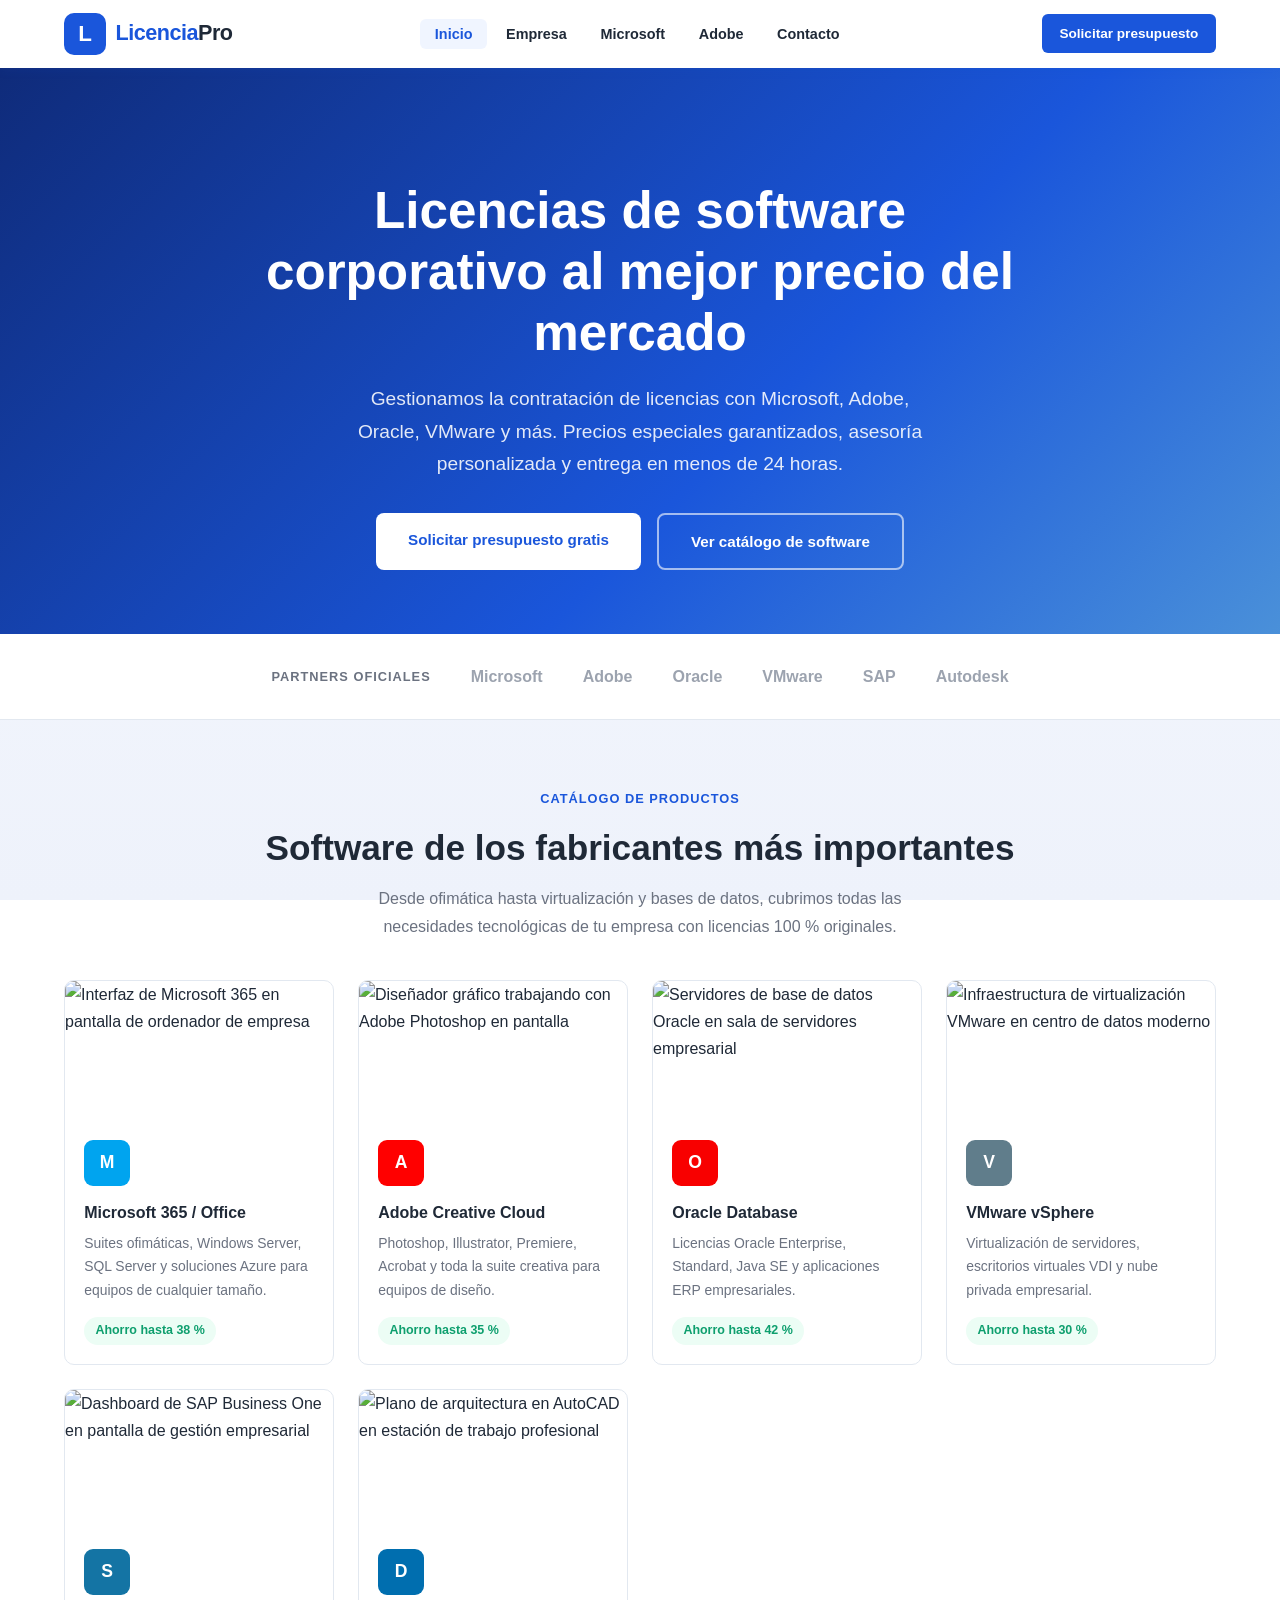
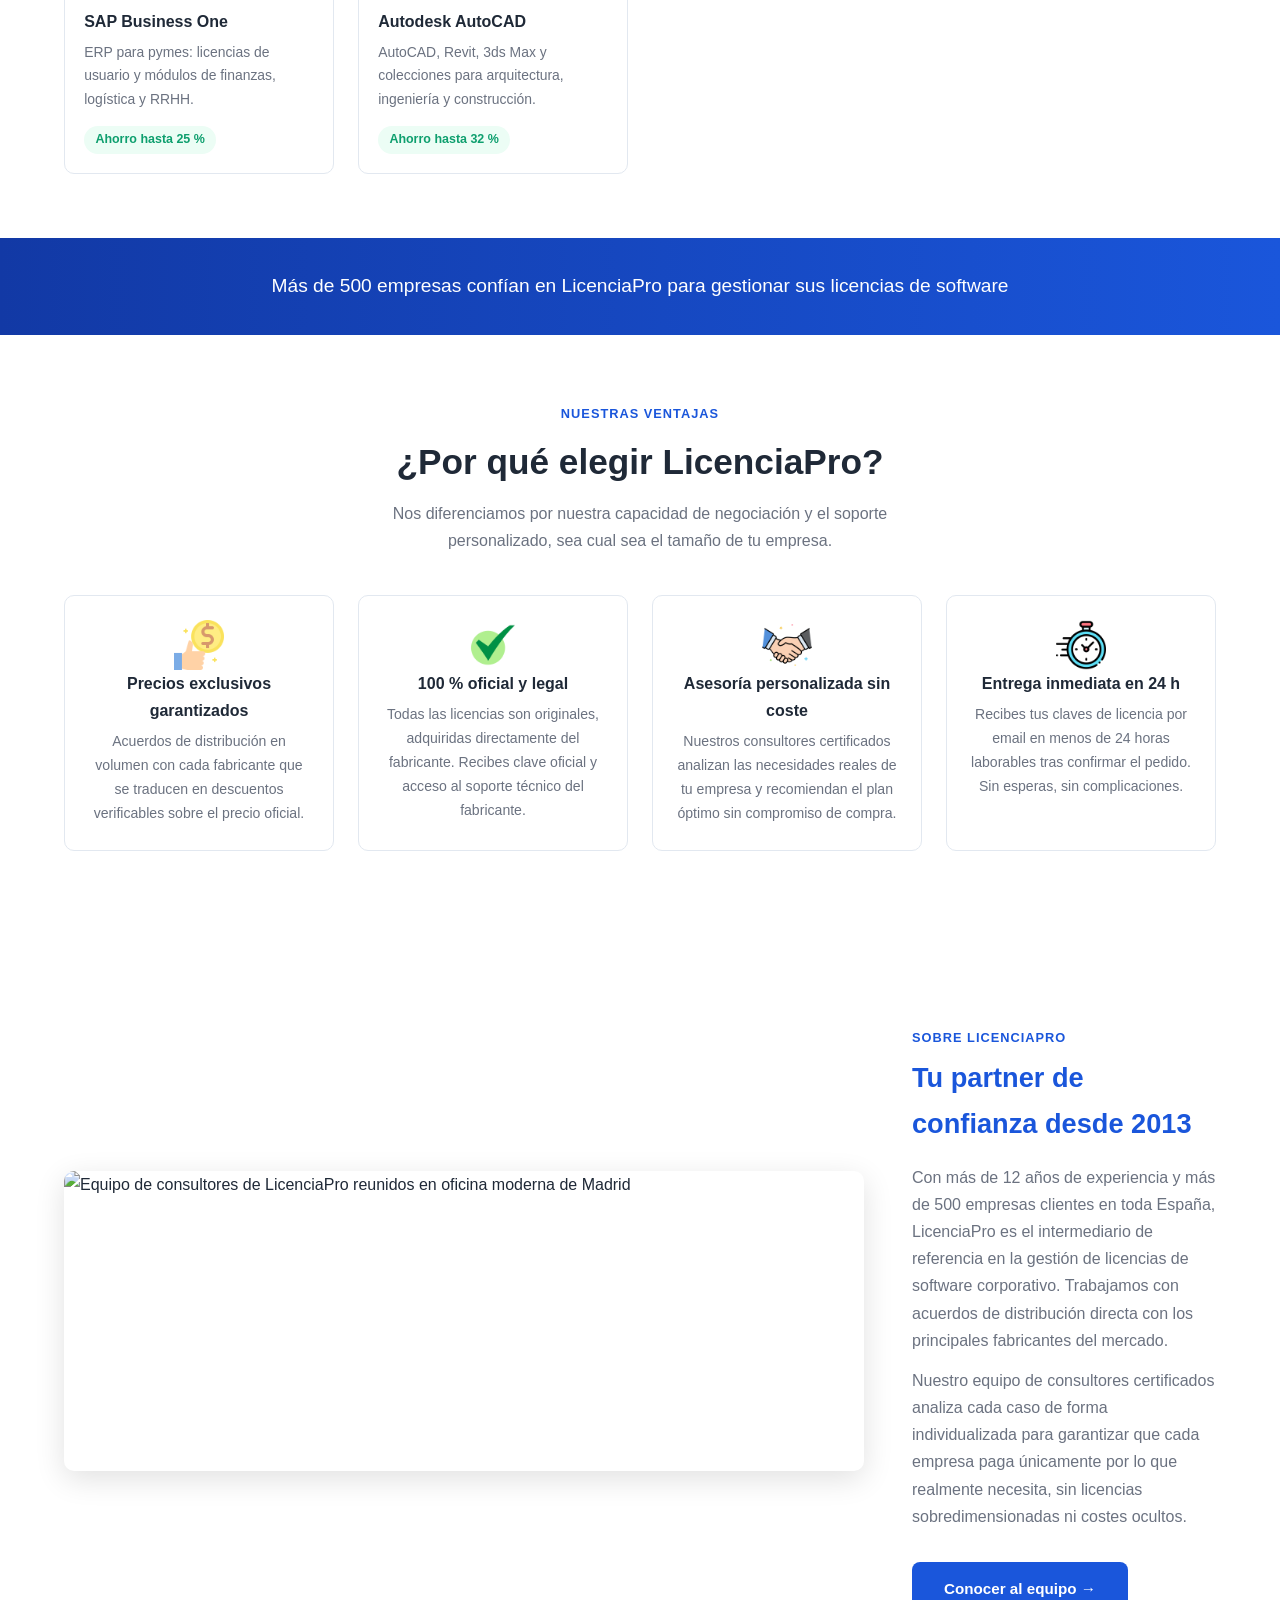
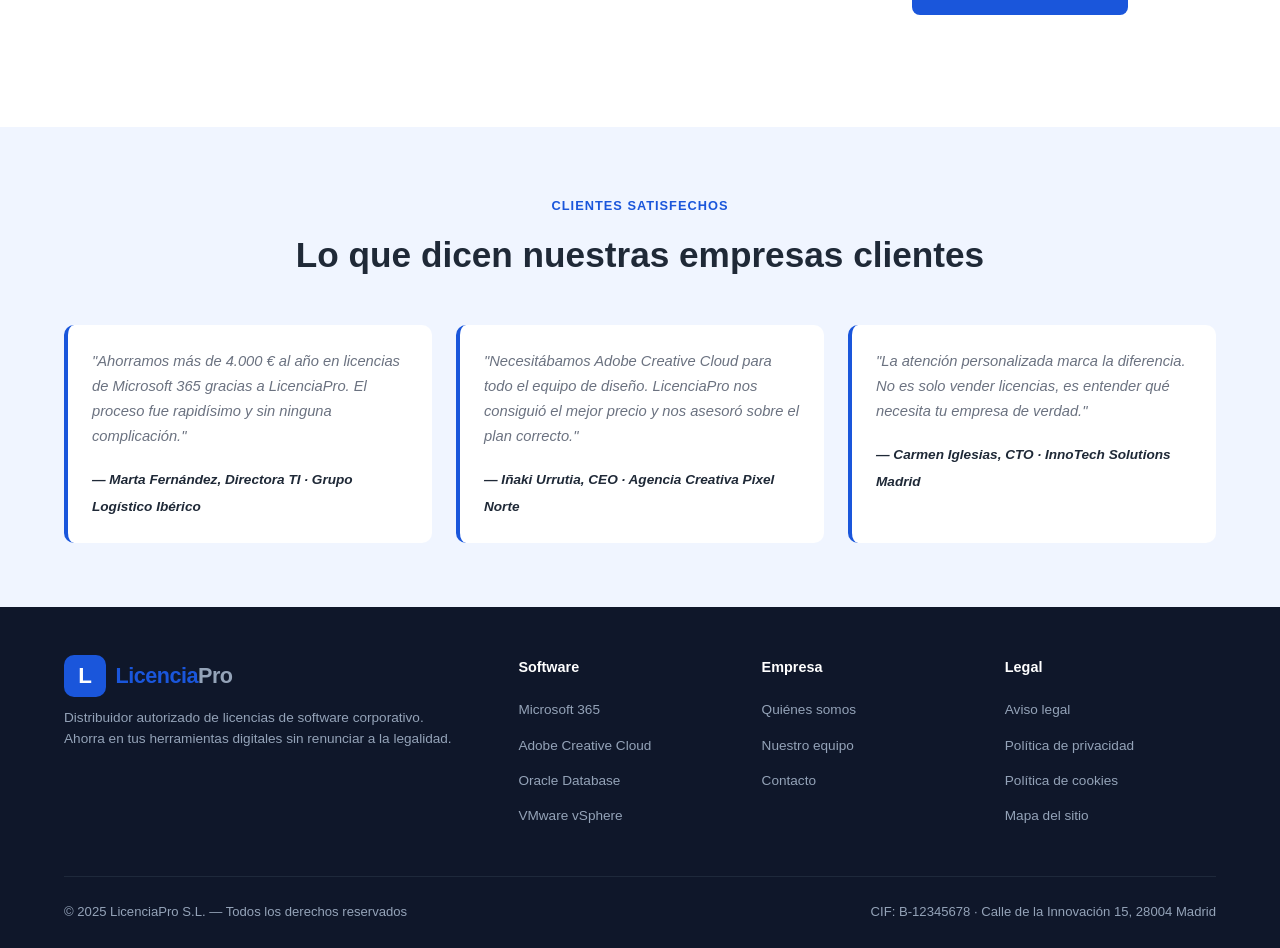
==== index.html @ d3f168d2 "Añadidos archivos del sitio web" ====
<!DOCTYPE html>
<html lang="es">
<head>
  <meta charset="UTF-8" />
  <meta name="viewport" content="width=device-width, initial-scale=1.0" />

  <!-- ═══ SEO BÁSICO ═══ -->
  <title>LicenciaPro – Licencias de Software Corporativo | Microsoft, Adobe, Oracle, VMware</title>
  <meta name="description"
        content="LicenciaPro: distribuidor autorizado de licencias de software corporativo en España. Ahorra hasta un 42 % en Microsoft 365, Adobe Creative Cloud, Oracle y VMware. Presupuesto gratuito en 24 h." />
  <meta name="keywords"
        content="licencias software empresas, Microsoft 365 precio empresa, Adobe Creative Cloud licencia corporativa, Oracle Database barato, VMware vSphere licencia, distribuidor software España, licencias originales baratas" />
  <meta name="author"  content="LicenciaPro S.L." />
  <meta name="robots"  content="index, follow" />
  <link rel="canonical" href="https://www.licenciapro.es/index.html" />

  <!-- ═══ OPEN GRAPH ═══ -->
  <meta property="og:type"        content="website" />
  <meta property="og:locale"      content="es_ES" />
  <meta property="og:site_name"   content="LicenciaPro" />
  <meta property="og:url"         content="https://www.licenciapro.es/" />
  <meta property="og:title"       content="LicenciaPro – Licencias de Software al Mejor Precio" />
  <meta property="og:description" content="Distribuidor autorizado de Microsoft, Adobe, Oracle y VMware. Hasta 42 % de descuento para empresas." />
  <meta property="og:image"       content="https://images.unsplash.com/photo-1497366216548-37526070297c?w=1200&auto=format" />

  <!-- ═══ SCHEMA.ORG ═══ -->
  <script type="application/ld+json">
  {
    "@context":"https://schema.org",
    "@type":"Organization",
    "@id":"https://www.licenciapro.es/#org",
    "name":"LicenciaPro S.L.",
    "url":"https://www.licenciapro.es/",
    "description":"Distribuidor autorizado de licencias de software corporativo en España.",
    "address":{"@type":"PostalAddress","streetAddress":"Calle de la Innovación 15, Planta 3","addressLocality":"Madrid","postalCode":"28004","addressCountry":"ES"},
    "contactPoint":{"@type":"ContactPoint","telephone":"+34-910-123-456","contactType":"sales"},
    "sameAs":["https://www.linkedin.com/company/licenciapro"]
  }
  </script>

  <link rel="stylesheet" href="css/estilos.css" />
</head>
<body>
  <a class="skip-link" href="#contenido">Saltar al contenido principal</a>

  <!-- ════ HEADER ════ -->
  <header class="site-header" role="banner">
    <div class="container header-content">
      <a class="logo-area" href="index.html" aria-label="LicenciaPro – Ir al inicio">
        <div class="logo-icon" aria-hidden="true">L</div>
        <span class="logo-text">Licencia<span>Pro</span></span>
      </a>
      <nav class="main-nav" aria-label="Navegación principal">
        <ul role="list">
          <li><a href="index.html"     aria-current="page">Inicio</a></li>
          <li><a href="empresa.html">Empresa</a></li>
          <li><a href="microsoft.html">Microsoft</a></li>
          <li><a href="adobe.html">Adobe</a></li>
          <li><a href="contacto.html">Contacto</a></li>
        </ul>
      </nav>
      <div class="header-actions">
        <a class="btn-header" href="contacto.html">Solicitar presupuesto</a>
      </div>
    </div>
  </header>

  <!-- ════ MAIN ════ -->
  <main id="contenido">

    <!-- HERO -->
    <section class="hero" aria-labelledby="hero-h1">
      <div class="hero-content">
        <p> </p>
        <h1 id="hero-h1">Licencias de software corporativo al mejor precio del mercado</h1>
        <p>Gestionamos la contratación de licencias con Microsoft, Adobe, Oracle, VMware y más.
           Precios especiales garantizados, asesoría personalizada y entrega en menos de 24 horas.</p>
        <div class="hero-btns">
          <a class="btn-cta"         href="contacto.html">Solicitar presupuesto gratis</a>
          <a class="btn-cta-outline" href="#catalogo">Ver catálogo de software</a>
        </div>
      </div>
    </section>

    <!-- STRIP LOGOS FABRICANTES -->
    <div class="logos-strip" role="complementary" aria-label="Fabricantes partners oficiales">
      <div class="container">
        <span class="strip-label">Partners oficiales</span>
        <span class="vendor-logo">Microsoft</span>
        <span class="vendor-logo">Adobe</span>
        <span class="vendor-logo">Oracle</span>
        <span class="vendor-logo">VMware</span>
        <span class="vendor-logo">SAP</span>
        <span class="vendor-logo">Autodesk</span>
      </div>
    </div>

    <!-- CATÁLOGO -->
    <section class="section" id="catalogo" aria-labelledby="catalogo-h2">
      <div class="container">
        <div class="section-header">
          <span class="tag">Catálogo de productos</span>
          <h2 id="catalogo-h2">Software de los fabricantes más importantes</h2>
          <p>Desde ofimática hasta virtualización y bases de datos, cubrimos todas las necesidades
             tecnológicas de tu empresa con licencias 100 % originales.</p>
        </div>
        <div class="software-grid">

          <a class="software-card" href="microsoft.html" aria-label="Ver licencias Microsoft">
            <img class="card-img"
                 src="https://images.unsplash.com/photo-1633419461186-7d40a38105ec?w=600&auto=format&fit=crop"
                 alt="Interfaz de Microsoft 365 en pantalla de ordenador de empresa"
                 width="600" height="140" loading="lazy" />
            <div class="card-body">
              <div class="card-vendor-logo" style="background:#00a4ef" aria-hidden="true">M</div>
              <h3>Microsoft 365 / Office</h3>
              <p>Suites ofimáticas, Windows Server, SQL Server y soluciones Azure para equipos de cualquier tamaño.</p>
              <span class="card-savings">Ahorro hasta 38 %</span>
            </div>
          </a>

          <a class="software-card" href="adobe.html" aria-label="Ver licencias Adobe">
            <img class="card-img"
                 src="https://images.unsplash.com/photo-1561070791-2526d30994b5?w=600&auto=format&fit=crop"
                 alt="Diseñador gráfico trabajando con Adobe Photoshop en pantalla"
                 width="600" height="140" loading="lazy" />
            <div class="card-body">
              <div class="card-vendor-logo" style="background:#ff0000" aria-hidden="true">A</div>
              <h3>Adobe Creative Cloud</h3>
              <p>Photoshop, Illustrator, Premiere, Acrobat y toda la suite creativa para equipos de diseño.</p>
              <span class="card-savings">Ahorro hasta 35 %</span>
            </div>
          </a>

          <a class="software-card" href="contacto.html" aria-label="Consultar licencias Oracle">
            <img class="card-img"
                 src="https://images.unsplash.com/photo-1544197150-b99a580bb7a8?w=600&auto=format&fit=crop"
                 alt="Servidores de base de datos Oracle en sala de servidores empresarial"
                 width="600" height="140" loading="lazy" />
            <div class="card-body">
              <div class="card-vendor-logo" style="background:#f80000" aria-hidden="true">O</div>
              <h3>Oracle Database</h3>
              <p>Licencias Oracle Enterprise, Standard, Java SE y aplicaciones ERP empresariales.</p>
              <span class="card-savings">Ahorro hasta 42 %</span>
            </div>
          </a>

          <a class="software-card" href="contacto.html" aria-label="Consultar licencias VMware">
            <img class="card-img"
                 src="https://images.unsplash.com/photo-1558494949-ef010cbdcc31?w=600&auto=format&fit=crop"
                 alt="Infraestructura de virtualización VMware en centro de datos moderno"
                 width="600" height="140" loading="lazy" />
            <div class="card-body">
              <div class="card-vendor-logo" style="background:#607d8b" aria-hidden="true">V</div>
              <h3>VMware vSphere</h3>
              <p>Virtualización de servidores, escritorios virtuales VDI y nube privada empresarial.</p>
              <span class="card-savings">Ahorro hasta 30 %</span>
            </div>
          </a>

          <a class="software-card" href="contacto.html" aria-label="Consultar licencias SAP">
            <img class="card-img"
                 src="https://images.unsplash.com/photo-1551288049-bebda4e38f71?w=600&auto=format&fit=crop"
                 alt="Dashboard de SAP Business One en pantalla de gestión empresarial"
                 width="600" height="140" loading="lazy" />
            <div class="card-body">
              <div class="card-vendor-logo" style="background:#1474a4" aria-hidden="true">S</div>
              <h3>SAP Business One</h3>
              <p>ERP para pymes: licencias de usuario y módulos de finanzas, logística y RRHH.</p>
              <span class="card-savings">Ahorro hasta 25 %</span>
            </div>
          </a>

          <a class="software-card" href="contacto.html" aria-label="Consultar licencias Autodesk">
            <img class="card-img"
                 src="https://images.unsplash.com/photo-1503387762-592deb58ef4e?w=600&auto=format&fit=crop"
                 alt="Plano de arquitectura en AutoCAD en estación de trabajo profesional"
                 width="600" height="140" loading="lazy" />
            <div class="card-body">
              <div class="card-vendor-logo" style="background:#006eaf" aria-hidden="true">D</div>
              <h3>Autodesk AutoCAD</h3>
              <p>AutoCAD, Revit, 3ds Max y colecciones para arquitectura, ingeniería y construcción.</p>
              <span class="card-savings">Ahorro hasta 32 %</span>
            </div>
          </a>

        </div>
      </div>
    </section>

    <!-- FRANJA -->
    <div class="highlight" role="complementary">
      <p>Más de 500 empresas confían en LicenciaPro para gestionar sus licencias de software</p>
    </div>

    <!-- VENTAJAS -->
    <section class="section section-alt" aria-labelledby="ventajas-h2">
      <div class="container">
        <div class="section-header">
          <span class="tag">Nuestras ventajas</span>
          <h2 id="ventajas-h2">¿Por qué elegir LicenciaPro?</h2>
          <p>Nos diferenciamos por nuestra capacidad de negociación y el soporte personalizado,
             sea cual sea el tamaño de tu empresa.</p>
        </div>
        <div class="beneficios-grid">
          <div class="beneficio">
            <span><img src="img/dinero.png"/></span>
            <h3>Precios exclusivos garantizados</h3>
            <p>Acuerdos de distribución en volumen con cada fabricante que se traducen en
               descuentos verificables sobre el precio oficial.</p>
          </div>
          <div class="beneficio">
            <span><img src="img/check.png"/></span>
            <h3>100 % oficial y legal</h3>
            <p>Todas las licencias son originales, adquiridas directamente del fabricante.
               Recibes clave oficial y acceso al soporte técnico del fabricante.</p>
          </div>
          <div class="beneficio">
            <span><img src="img/handshake.png"/></span>
            <h3>Asesoría personalizada sin coste</h3>
            <p>Nuestros consultores certificados analizan las necesidades reales de tu empresa
               y recomiendan el plan óptimo sin compromiso de compra.</p>
          </div>
          <div class="beneficio">
            <span><img src="img/clock.png"/></span>
            <h3>Entrega inmediata en 24 h</h3>
            <p>Recibes tus claves de licencia por email en menos de 24 horas laborables
               tras confirmar el pedido. Sin esperas, sin complicaciones.</p>
          </div>
        </div>
      </div>
    </section>

    <!-- IMAGEN CORPORATIVA + TEXTO -->
    <section class="section" aria-labelledby="empresa-home-h2">
      <div class="container">
        <div class="empresa-intro">
          <img src="https://images.unsplash.com/photo-1497366216548-37526070297c?w=800&auto=format&fit=crop"
               alt="Equipo de consultores de LicenciaPro reunidos en oficina moderna de Madrid"
               class="empresa-img" width="800" height="300" loading="lazy" />
          <div>
            <span class="tag-inline">Sobre LicenciaPro</span>
            <h2 id="empresa-home-h2">Tu partner de confianza desde 2013</h2>
            <p>Con más de 12 años de experiencia y más de 500 empresas clientes en toda España,
               LicenciaPro es el intermediario de referencia en la gestión de licencias de software
               corporativo. Trabajamos con acuerdos de distribución directa con los principales
               fabricantes del mercado.</p>
            <p>Nuestro equipo de consultores certificados analiza cada caso de forma individualizada
               para garantizar que cada empresa paga únicamente por lo que realmente necesita, sin
               licencias sobredimensionadas ni costes ocultos.</p>
            <a class="btn-cta"
               href="empresa.html"
               style="display:inline-block;margin-top:1.2rem;background:var(--primary);color:#fff;">
              Conocer al equipo →
            </a>
          </div>
        </div>
      </div>
    </section>

    <!-- TESTIMONIOS -->
    <section class="section" style="background:var(--accent);" aria-labelledby="testimonios-h2">
      <div class="container">
        <div class="section-header">
          <span class="tag">Clientes satisfechos</span>
          <h2 id="testimonios-h2">Lo que dicen nuestras empresas clientes</h2>
        </div>
        <div class="testimonios-grid">
          <div class="testimonio">
            <blockquote>"Ahorramos más de 4.000 € al año en licencias de Microsoft 365 gracias a
            LicenciaPro. El proceso fue rapidísimo y sin ninguna complicación."</blockquote>
            <cite>— Marta Fernández, Directora TI · Grupo Logístico Ibérico</cite>
          </div>
          <div class="testimonio">
            <blockquote>"Necesitábamos Adobe Creative Cloud para todo el equipo de diseño.
            LicenciaPro nos consiguió el mejor precio y nos asesoró sobre el plan correcto."</blockquote>
            <cite>— Iñaki Urrutia, CEO · Agencia Creativa Pixel Norte</cite>
          </div>
          <div class="testimonio">
            <blockquote>"La atención personalizada marca la diferencia. No es solo vender licencias,
            es entender qué necesita tu empresa de verdad."</blockquote>
            <cite>— Carmen Iglesias, CTO · InnoTech Solutions Madrid</cite>
          </div>
        </div>
      </div>
    </section>

  </main><!-- /main -->

  <!-- ════ FOOTER ════ -->
  <footer class="site-footer" role="contentinfo">
    <div class="container">
      <div class="footer-grid">
        <div class="footer-brand footer-col">
          <a class="logo-area" href="index.html" aria-label="LicenciaPro inicio">
            <div class="logo-icon" aria-hidden="true">L</div>
            <span class="logo-text">Licencia<span style="color:#94a3b8">Pro</span></span>
          </a>
          <p>Distribuidor autorizado de licencias de software corporativo.<br>
             Ahorra en tus herramientas digitales sin renunciar a la legalidad.</p>
        </div>
        <div class="footer-col">
          <h4>Software</h4>
          <ul>
            <li><a href="microsoft.html">Microsoft 365</a></li>
            <li><a href="adobe.html">Adobe Creative Cloud</a></li>
            <li><a href="contacto.html">Oracle Database</a></li>
            <li><a href="contacto.html">VMware vSphere</a></li>
          </ul>
        </div>
        <div class="footer-col">
          <h4>Empresa</h4>
          <ul>
            <li><a href="empresa.html">Quiénes somos</a></li>
            <li><a href="empresa.html#equipo">Nuestro equipo</a></li>
            <li><a href="contacto.html">Contacto</a></li>
          </ul>
        </div>
        <div class="footer-col">
          <h4>Legal</h4>
          <ul>
            <li><a href="docs/aviso-legal.html">Aviso legal</a></li>
            <li><a href="docs/privacidad.html">Política de privacidad</a></li>
            <li><a href="docs/cookies.html">Política de cookies</a></li>
            <li><a href="sitemap.xml">Mapa del sitio</a></li>
          </ul>
        </div>
      </div>
      <div class="footer-bottom">
        <span>© 2025 LicenciaPro S.L. — Todos los derechos reservados</span>
        <span>CIF: B-12345678 · Calle de la Innovación 15, 28004 Madrid</span>
      </div>
    </div>
  </footer>

</body>
</html>
---- css/estilos.css ----
/* =============================================
   LicenciaPro - css/estilos.css
   ============================================= */
:root {
  --primary:    #1a56db;
  --primary-dk: #1239a5;
  --secondary:  #4a90d9;
  --accent:     #f0f5ff;
  --success:    #0e9f6e;
  --text:       #1f2937;
  --muted:      #6b7280;
  --white:      #ffffff;
  --border:     #e2e8f0;
  --max-w:      1200px;
  --sp:         1.5rem;
  --font:       'Segoe UI', Arial, sans-serif;
  --radius:     10px;
}
*, *::before, *::after { margin:0; padding:0; box-sizing:border-box; }
body { font-family:var(--font); color:var(--text); line-height:1.7; background:linear-gradient(to bottom,#f8faff,#eef2fb) fixed; }
/* Skip link */
.skip-link { position:absolute; left:-9999px; top:0; background:var(--primary); color:#fff; padding:.5rem 1.2rem; border-radius:0 0 8px 0; font-weight:700; z-index:9999; text-decoration:none; }
.skip-link:focus { left:0; }
/* Container */
.container { max-width:var(--max-w); margin:0 auto; padding:0 var(--sp); }
/* ── Header ── */
.site-header { background:var(--white); padding:.8rem 0; box-shadow:0 2px 10px rgba(26,86,219,.10); position:sticky; top:0; z-index:100; }
.header-content { display:flex; justify-content:space-between; align-items:center; flex-wrap:wrap; gap:.8rem; }
.logo-area { display:flex; align-items:center; gap:.6rem; text-decoration:none; }
.logo-icon { width:42px; height:42px; background:var(--primary); border-radius:10px; display:flex; align-items:center; justify-content:center; color:#fff; font-size:1.4rem; font-weight:900; }
.logo-text { font-size:1.35rem; font-weight:800; color:var(--primary); letter-spacing:-.5px; }
.logo-text span { color:var(--text); }
.main-nav ul { list-style:none; display:flex; gap:.3rem; }
.main-nav a { text-decoration:none; color:var(--text); font-weight:600; font-size:.9rem; padding:.45rem .9rem; border-radius:6px; transition:background .2s,color .2s; }
.main-nav a:hover, .main-nav a[aria-current="page"] { background:var(--accent); color:var(--primary); }
.main-nav a[aria-current="page"] { font-weight:700; }
.header-actions { display:flex; align-items:center; gap:.6rem; }
.btn-header { background:var(--primary); color:#fff; border:none; padding:.5rem 1.1rem; border-radius:6px; cursor:pointer; font-weight:600; font-size:.85rem; text-decoration:none; transition:background .2s; display:inline-block; }
.btn-header:hover { background:var(--primary-dk); }
/* ── Breadcrumb ── */
.breadcrumb { background:#f0f4ff; padding:.55rem 0; font-size:.82rem; border-bottom:1px solid var(--border); }
.breadcrumb ol { list-style:none; display:flex; gap:.4rem; align-items:center; flex-wrap:wrap; }
.breadcrumb li+li::before { content:"›"; color:var(--muted); margin-right:.4rem; }
.breadcrumb a { color:var(--primary); text-decoration:none; }
.breadcrumb a:hover { text-decoration:underline; }
.breadcrumb [aria-current] { color:var(--muted); }
/* ── Hero ── */
.hero { background:linear-gradient(135deg,#0f2b7a 0%,#1a56db 60%,#4a90d9 100%); color:#fff; padding:5rem 1.5rem 4rem; text-align:center; position:relative; overflow:hidden; }
.hero-content { position:relative; max-width:750px; margin:0 auto; }
.hero-badge { display:inline-block; background:rgba(255,255,255,.15); border:1px solid rgba(255,255,255,.3); border-radius:20px; padding:.3rem 1rem; font-size:.8rem; font-weight:600; margin-bottom:1.2rem; letter-spacing:.5px; }
.hero h1 { font-size:clamp(2rem,4.5vw,3.2rem); font-weight:800; line-height:1.2; margin-bottom:1.2rem; }
.hero p  { font-size:clamp(1rem,2vw,1.2rem); opacity:.88; margin-bottom:2rem; max-width:600px; margin-inline:auto; }
.hero-btns { display:flex; gap:1rem; justify-content:center; flex-wrap:wrap; }
.btn-cta { background:var(--white); color:var(--primary); padding:.85rem 2rem; border-radius:8px; text-decoration:none; font-weight:700; font-size:.95rem; transition:all .2s; display:inline-block; }
.btn-cta:hover { background:#e8eeff; transform:translateY(-2px); }
.btn-cta-outline { background:transparent; border:2px solid rgba(255,255,255,.6); color:#fff; padding:.85rem 2rem; border-radius:8px; text-decoration:none; font-weight:600; font-size:.95rem; transition:all .2s; display:inline-block; }
.btn-cta-outline:hover { border-color:#fff; background:rgba(255,255,255,.1); }
/* ── Logos strip ── */
.logos-strip { background:var(--white); padding:1.8rem 0; border-bottom:1px solid var(--border); }
.logos-strip .container { display:flex; align-items:center; gap:2.5rem; flex-wrap:wrap; justify-content:center; }
.strip-label { font-size:.8rem; color:var(--muted); font-weight:600; text-transform:uppercase; letter-spacing:1px; }
.vendor-logo { font-weight:800; font-size:1rem; color:#9ca3af; }
/* ── Section ── */
.section { padding:4rem 1rem; }
.section-alt { background:var(--white); }
.section-header { text-align:center; margin-bottom:2.5rem; }
.section-header .tag { display:inline-block; color:var(--primary); font-weight:700; font-size:.8rem; text-transform:uppercase; letter-spacing:1px; margin-bottom:.5rem; }
.section-header h2 { font-size:clamp(1.5rem,3vw,2.2rem); font-weight:800; margin-bottom:.5rem; }
.section-header p  { color:var(--muted); max-width:540px; margin:0 auto; }
/* ── Software cards ── */
.software-grid { display:grid; grid-template-columns:repeat(auto-fit,minmax(260px,1fr)); gap:1.5rem; }
.software-card { background:var(--white); border-radius:var(--radius); border:1px solid var(--border); overflow:hidden; transition:transform .25s,box-shadow .25s; text-decoration:none; color:inherit; display:block; }
.software-card:hover { transform:translateY(-5px); box-shadow:0 8px 24px rgba(26,86,219,.12); border-color:var(--secondary); }
.software-card .card-img { width:100%; height:140px; object-fit:cover; display:block; }
.software-card .card-body { padding:1.2rem; }
.card-vendor-logo { width:46px; height:46px; border-radius:9px; display:flex; align-items:center; justify-content:center; font-weight:900; font-size:1.1rem; color:#fff; margin-bottom:.8rem; }
.software-card h3 { font-size:1rem; font-weight:700; margin-bottom:.35rem; }
.software-card p  { font-size:.87rem; color:var(--muted); margin-bottom:.8rem; }
.card-savings { display:inline-block; background:#ecfdf5; color:var(--success); font-size:.78rem; font-weight:700; padding:.2rem .7rem; border-radius:20px; }
/* ── Highlight ── */
.highlight { background:linear-gradient(90deg,var(--primary-dk),var(--primary)); color:#fff; text-align:center; padding:2rem 1rem; font-size:clamp(1rem,2vw,1.2rem); font-weight:500; }
.highlight a { color:#fff; font-weight:700; }
/* ── Beneficios ── */
.beneficios-grid { display:grid; grid-template-columns:repeat(auto-fit,minmax(220px,1fr)); gap:1.5rem; }
.beneficio { background:var(--white); border-radius:var(--radius); border:1px solid var(--border); padding:1.5rem; text-align:center; }
.beneficio img { font-size: 2.2rem; margin-bottom: 0.8rem; display: block; width: 50px; height: auto; margin: 0 auto; }
.beneficio h3 { font-size:1rem; font-weight:700; margin-bottom:.4rem; }
.beneficio p  { font-size:.88rem; color:var(--muted); }
/* ── Empresa ── */
.empresa-intro { display:grid; grid-template-columns:1fr 1fr; gap:3rem; align-items:center; padding:3rem 0; }
.empresa-img   { width:100%; height:300px; object-fit:cover; border-radius:var(--radius); box-shadow:0 8px 30px rgba(0,0,0,.12); }
.empresa-intro h2  { font-size:1.7rem; font-weight:800; margin-bottom:1rem; color:var(--primary); }
.empresa-intro p   { color:var(--muted); margin-bottom:.8rem; }
.tag-inline { color:var(--primary); font-weight:700; font-size:.8rem; text-transform:uppercase; letter-spacing:1px; display:block; margin-bottom:.4rem; }
/* Stats */
.stats-grid { display:grid; grid-template-columns:repeat(auto-fit,minmax(160px,1fr)); gap:1.5rem; background:var(--accent); padding:3rem 1.5rem; border-radius:var(--radius); margin:2rem 0; }
.stat { text-align:center; }
.stat .num { font-size:2.2rem; font-weight:900; color:var(--primary); }
.stat .lbl { font-size:.88rem; color:var(--muted); font-weight:600; }
/* Equipo */
.equipo-grid { display:grid; grid-template-columns:repeat(auto-fit,minmax(200px,1fr)); gap:1.5rem; }
.equipo-card { background:var(--white); border-radius:var(--radius); border:1px solid var(--border); padding:1.5rem; text-align:center; }
.equipo-card img  { width:72px; height:72px; border-radius:50%; object-fit:cover; margin:0 auto .8rem; display:block; border:3px solid var(--accent); }
.equipo-card h3   { font-weight:700; margin-bottom:.2rem; }
.equipo-card .rol { font-size:.78rem; color:var(--primary); font-weight:600; margin-bottom:.3rem; }
.equipo-card p    { font-size:.85rem; color:var(--muted); }
/* Partners */
.partners-logos { display:flex; flex-wrap:wrap; justify-content:center; gap:1.5rem; margin-top:1.5rem; }
.partner-badge { background:var(--white); border:1.5px solid var(--border); border-radius:10px; padding:.7rem 1.5rem; font-weight:800; font-size:.95rem; color:var(--muted); transition:all .2s; }
.partner-badge:hover { border-color:var(--primary); color:var(--primary); }
/* ── Page hero ── */
.page-hero { background:linear-gradient(135deg,#0f2b7a,#1a56db); color:#fff; padding:3.5rem 1.5rem; text-align:center; }
.page-hero h1 { font-size:clamp(1.8rem,3.5vw,2.6rem); font-weight:800; margin-bottom:.5rem; }
.page-hero p  { opacity:.85; font-size:1.05rem; max-width:560px; margin:.5rem auto 0; }
.page-banner  { width:100%; height:220px; object-fit:cover; display:block; }
/* ── Vendor hero ── */
.vendor-hero { color:#fff; padding:3.5rem 1.5rem; text-align:center; }
.vendor-name { font-size:.85rem; font-weight:600; opacity:.8; margin-bottom:.4rem; }
.vendor-hero h1 { font-size:clamp(1.8rem,3.5vw,2.6rem); font-weight:800; margin:.5rem 0; }
.vendor-hero p  { opacity:.85; max-width:580px; margin:.5rem auto 1.5rem; }
.vendor-img     { width:100%; max-height:280px; object-fit:cover; display:block; }
/* ── Licencias ── */
.licencias-grid { display:grid; grid-template-columns:repeat(auto-fit,minmax(280px,1fr)); gap:1.5rem; }
.licencia-card  { background:var(--white); border-radius:var(--radius); border:1px solid var(--border); overflow:hidden; transition:box-shadow .25s; }
.licencia-card:hover { box-shadow:0 8px 24px rgba(26,86,219,.12); }
.licencia-card-header { padding:1.2rem 1.5rem; color:#fff; font-weight:700; font-size:1.05rem; }
.licencia-card-body   { padding:1.5rem; }
.licencia-card-body ul { list-style:none; margin-bottom:1.2rem; }
.licencia-card-body li { font-size:.88rem; color:var(--muted); padding:.2rem 0; }
.licencia-card-body li::before { content:'✓ '; color:var(--success); font-weight:700; }
.precio-bloque  { display:flex; align-items:baseline; gap:.5rem; margin-bottom:.3rem; }
.precio-nuestro { font-size:1.6rem; font-weight:900; color:var(--primary); }
.precio-oficial { font-size:.9rem; color:var(--muted); text-decoration:line-through; }
.ahorro-badge   { font-size:.78rem; font-weight:700; color:var(--success); background:#ecfdf5; padding:.15rem .5rem; border-radius:12px; }
.precio-periodo { font-size:.8rem; color:var(--muted); }
.btn-licencia   { display:block; text-align:center; background:var(--primary); color:#fff; padding:.75rem; border-radius:8px; text-decoration:none; font-weight:700; font-size:.9rem; margin-top:1rem; transition:background .2s; }
.btn-licencia:hover { background:var(--primary-dk); }
/* ── Testimonios ── */
.testimonios-grid { display:grid; grid-template-columns:repeat(auto-fit,minmax(260px,1fr)); gap:1.5rem; }
.testimonio { background:var(--white); border-radius:var(--radius); padding:1.5rem; border-left:4px solid var(--primary); }
.testimonio blockquote { font-style:italic; color:var(--muted); font-size:.92rem; margin-bottom:1rem; }
.testimonio cite { font-weight:700; font-size:.85rem; }
/* ── Contacto ── */
.contacto-grid { display:grid; grid-template-columns:1fr 1.3fr; gap:3rem; align-items:start; padding:3rem 0; }
.contacto-info h2 { font-size:1.5rem; font-weight:800; margin-bottom:1rem; color:var(--primary); }
.contacto-info > p { color:var(--muted); margin-bottom:1.5rem; }
.dato { display:flex; align-items:flex-start; gap:.8rem; margin-bottom:1rem; }
.dato .icon { width:36px; height:36px; background:var(--accent); border-radius:8px; display:flex; align-items:center; justify-content:center; font-size:1rem; flex-shrink:0; }
.dato strong { display:block; font-size:.85rem; margin-bottom:.1rem; }
.dato span   { font-size:.9rem; color:var(--muted); }
.mapa-img { width:100%; height:200px; object-fit:cover; border-radius:var(--radius); box-shadow:0 2px 8px rgba(0,0,0,.15); margin-top:1.5rem; }
.form-card { background:var(--white); border-radius:var(--radius); border:1px solid var(--border); padding:2rem; box-shadow:0 4px 20px rgba(26,86,219,.07); }
.form-card h3 { font-size:1.2rem; font-weight:700; margin-bottom:1.2rem; }
.form-group { margin-bottom:1rem; }
.form-group label { display:block; font-size:.85rem; font-weight:600; margin-bottom:.3rem; }
.form-group input,.form-group select,.form-group textarea { width:100%; padding:.65rem .9rem; border:1.5px solid #d1d5db; border-radius:8px; font-family:var(--font); font-size:.9rem; transition:border-color .2s; background:#fff; }
.form-group input:focus,.form-group select:focus,.form-group textarea:focus { outline:none; border-color:var(--primary); box-shadow:0 0 0 3px rgba(26,86,219,.12); }
.form-group textarea { resize:vertical; min-height:110px; }
.btn-submit { width:100%; background:var(--primary); color:#fff; border:none; padding:.85rem; border-radius:8px; font-weight:700; font-size:1rem; cursor:pointer; transition:background .2s; }
.btn-submit:hover { background:var(--primary-dk); }
/* ── FAQ ── */
.faq-list { display:flex; flex-direction:column; gap:.8rem; }
.faq-item { background:var(--white); border:1px solid var(--border); border-radius:var(--radius); overflow:hidden; }
.faq-q    { padding:1rem 1.2rem; font-weight:700; font-size:.95rem; display:flex; justify-content:space-between; align-items:center; cursor:pointer; }
.faq-a    { padding:0 1.2rem 1rem; color:var(--muted); font-size:.9rem; line-height:1.6; }
/* ── Footer ── */
.site-footer { background:#0f172a; color:#94a3b8; padding:3rem 0 1.5rem; }
.footer-grid { display:grid; grid-template-columns:2fr 1fr 1fr 1fr; gap:2rem; margin-bottom:2.5rem; }
.footer-brand p { font-size:.85rem; margin-top:.6rem; line-height:1.6; }
.footer-col h4  { color:#fff; font-size:.9rem; font-weight:700; margin-bottom:1rem; }
.footer-col ul  { list-style:none; }
.footer-col li  { margin-bottom:.5rem; }
.footer-col a   { color:#94a3b8; text-decoration:none; font-size:.85rem; transition:color .2s; }
.footer-col a:hover { color:#fff; }
.footer-bottom { border-top:1px solid #1e293b; padding-top:1.5rem; display:flex; justify-content:space-between; align-items:center; font-size:.82rem; flex-wrap:wrap; gap:.5rem; }
/* ── Responsive ── */
@media (max-width:900px) { .footer-grid{grid-template-columns:1fr 1fr;} .empresa-intro{grid-template-columns:1fr;} .contacto-grid{grid-template-columns:1fr;} }
@media (max-width:600px) { .header-content{flex-direction:column;} .footer-grid{grid-template-columns:1fr;} .main-nav ul{flex-wrap:wrap;justify-content:center;} }
/* ── Dark mode ── */
@media (prefers-color-scheme:dark) {
  :root { --primary:#60a5fa; --primary-dk:#3b82f6; --accent:#1e2a45; --text:#e2e8f0; --muted:#94a3b8; --white:#1e293b; --border:#2d3748; }
  body { background:linear-gradient(to bottom,#0f172a,#1e293b); }
  .site-header { background:#1e293b; }
  .logos-strip { background:#1e293b; border-color:#2d3748; }
  .breadcrumb  { background:#1e293b; border-color:#2d3748; }
  .form-group input,.form-group select,.form-group textarea { background:#0f172a; color:var(--text); border-color:#374151; }
}
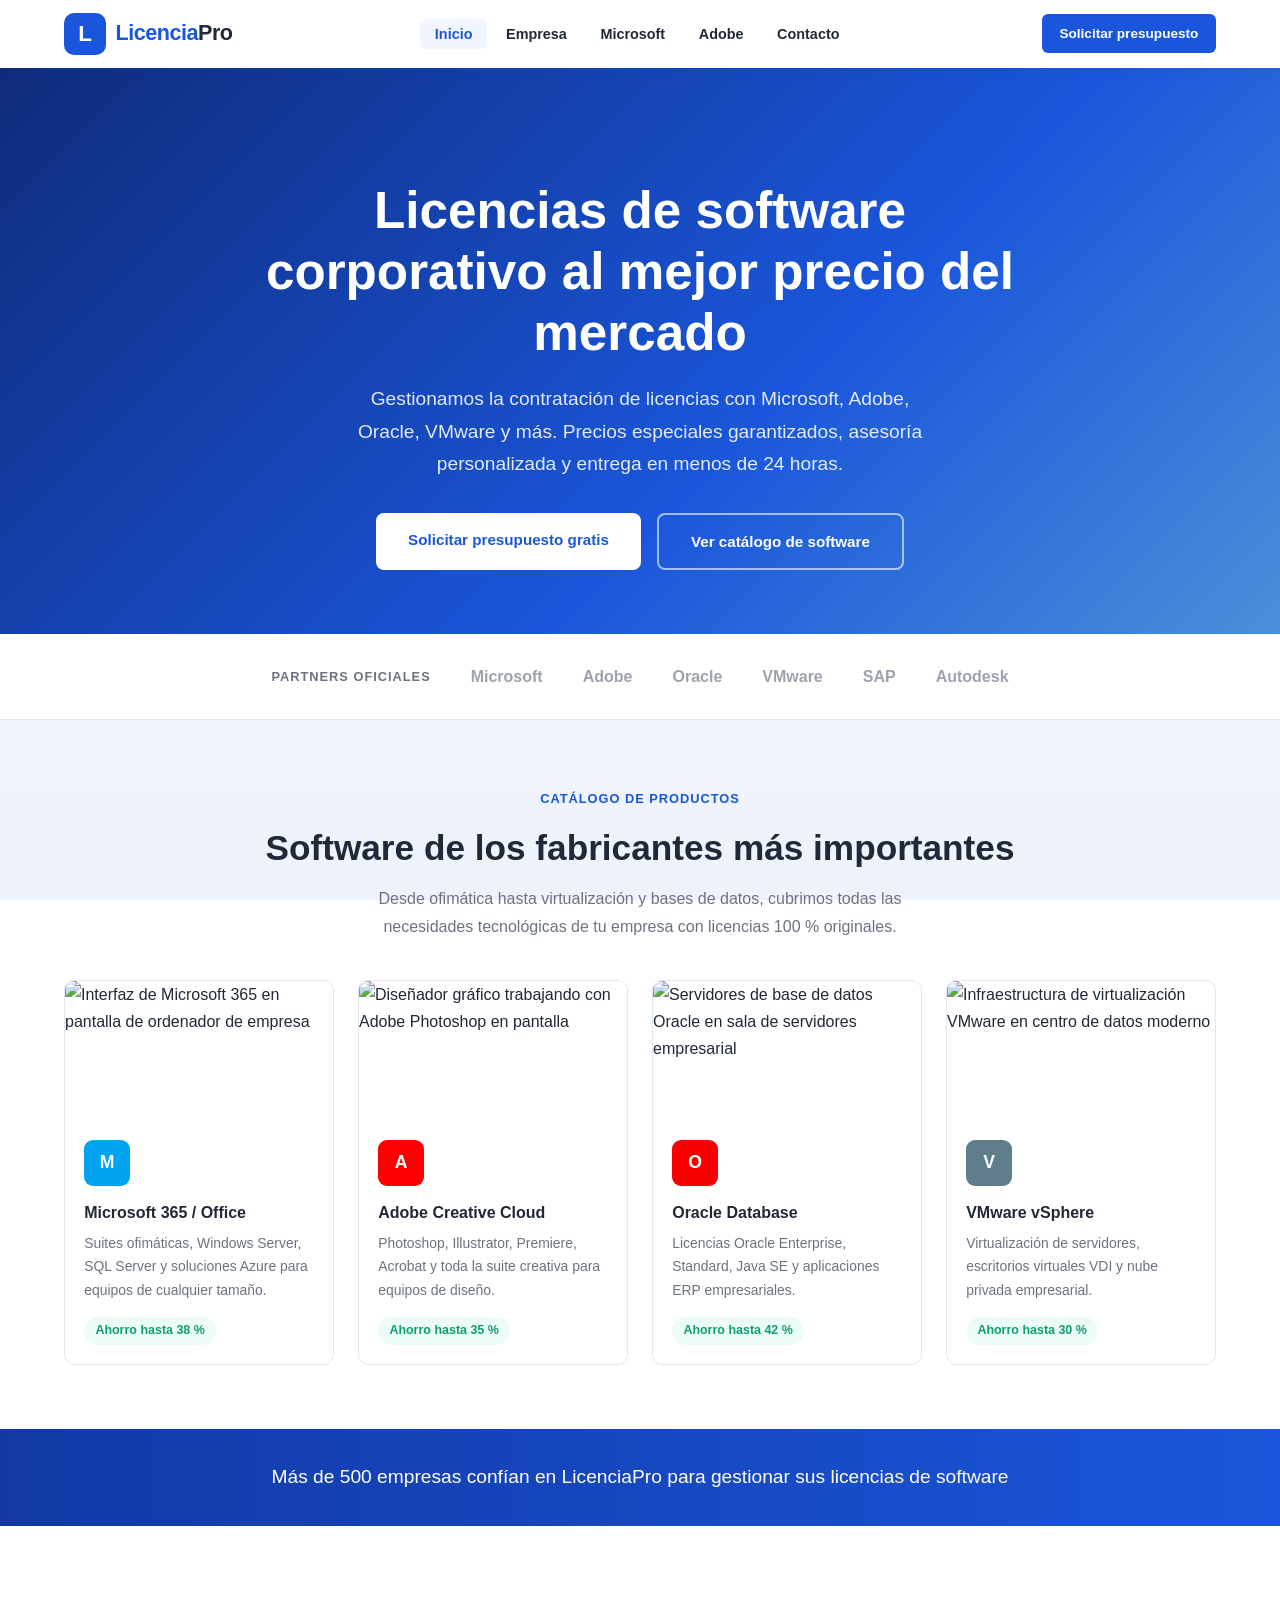
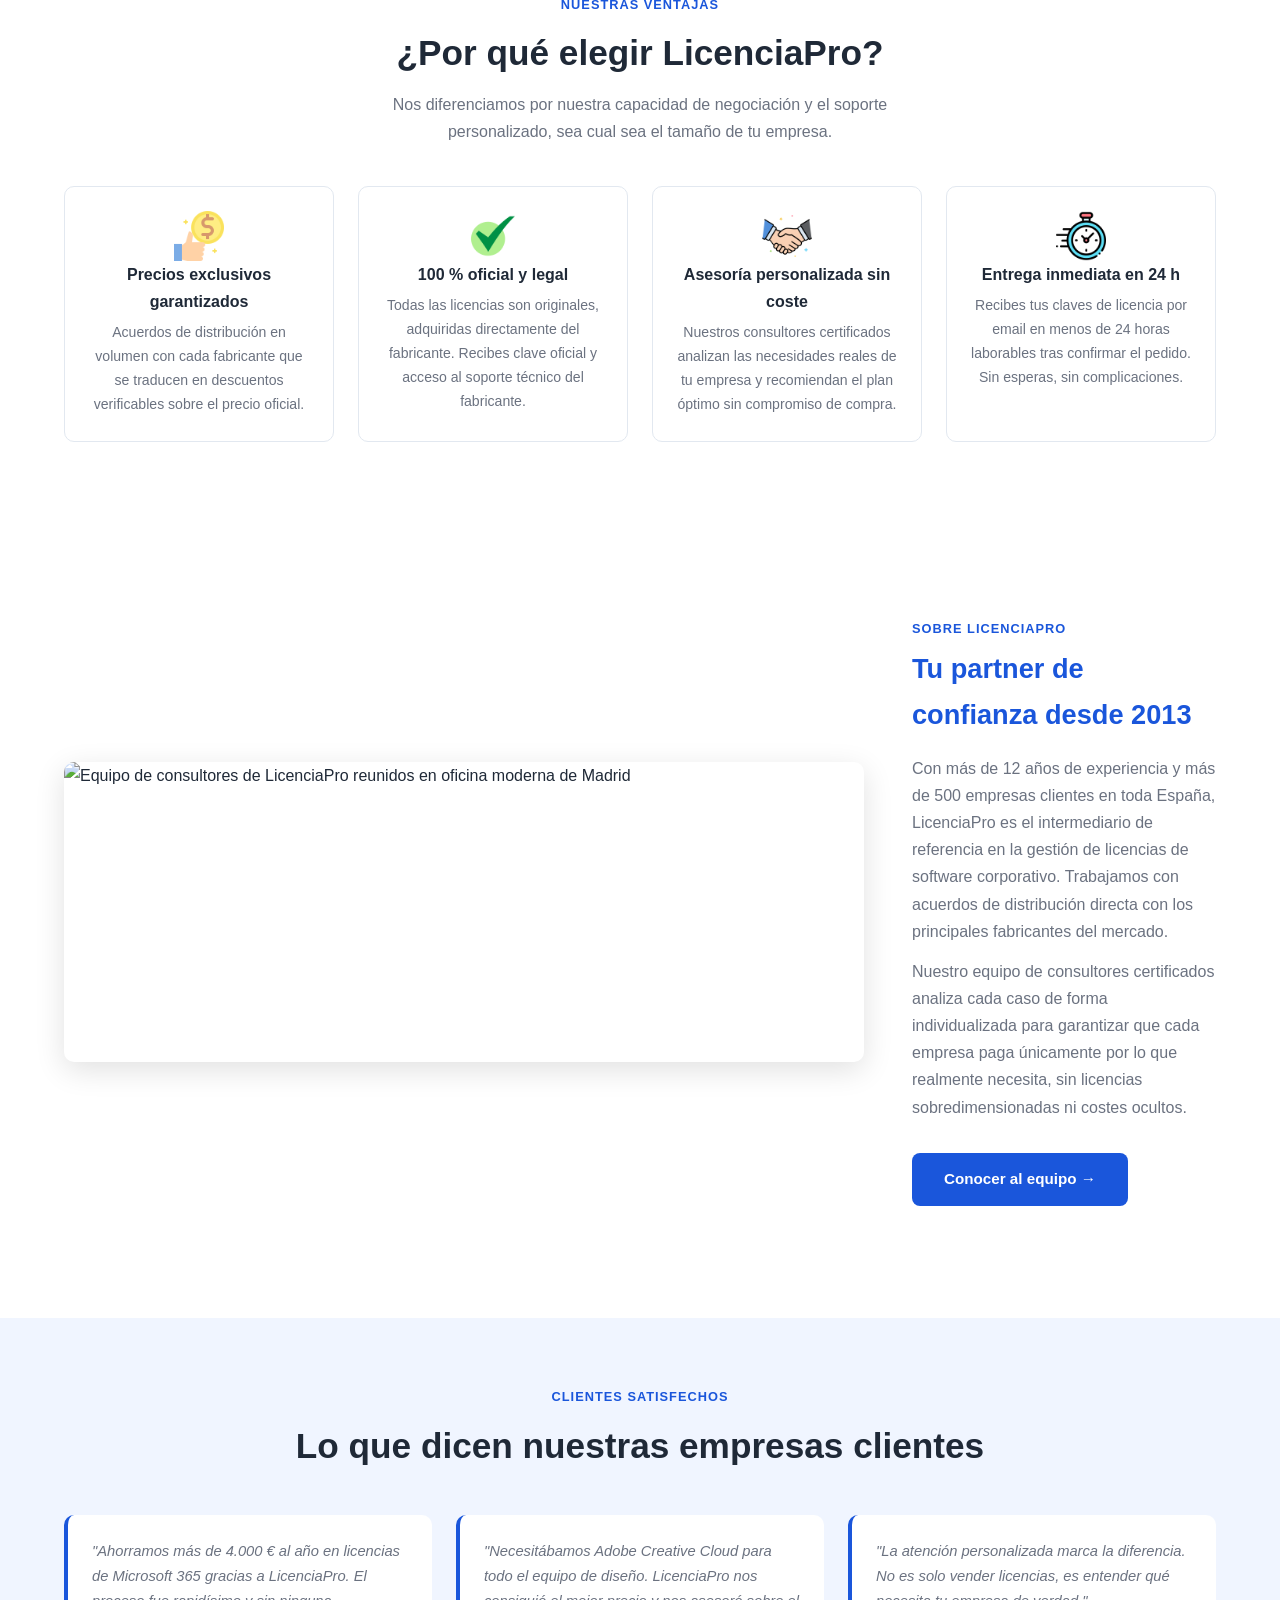
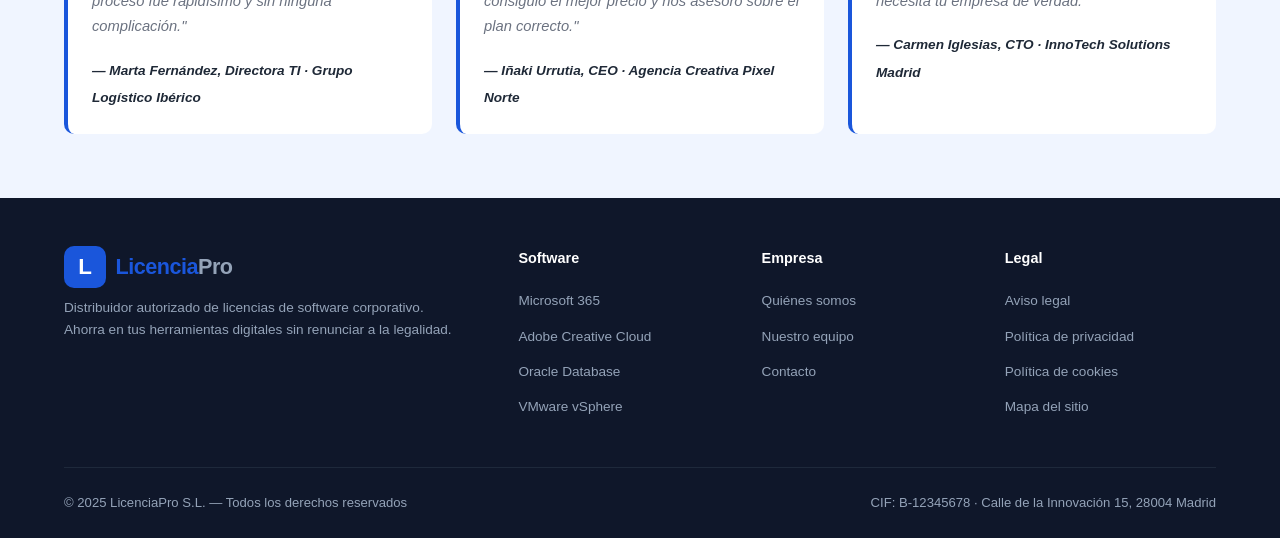
==== commit 184b1b9a: "Update index.html" ====
--- a/index.html
+++ b/index.html
@@ -4,7 +4,7 @@
   <meta charset="UTF-8" />
   <meta name="viewport" content="width=device-width, initial-scale=1.0" />
 
-  <!-- ═══ SEO BÁSICO ═══ -->
+  <!-- ═══ SEO ═══ -->
   <title>LicenciaPro – Licencias de Software Corporativo | Microsoft, Adobe, Oracle, VMware</title>
   <meta name="description"
         content="LicenciaPro: distribuidor autorizado de licencias de software corporativo en España. Ahorra hasta un 42 % en Microsoft 365, Adobe Creative Cloud, Oracle y VMware. Presupuesto gratuito en 24 h." />
@@ -155,32 +155,6 @@
               <h3>VMware vSphere</h3>
               <p>Virtualización de servidores, escritorios virtuales VDI y nube privada empresarial.</p>
               <span class="card-savings">Ahorro hasta 30 %</span>
-            </div>
-          </a>
-
-          <a class="software-card" href="contacto.html" aria-label="Consultar licencias SAP">
-            <img class="card-img"
-                 src="https://images.unsplash.com/photo-1551288049-bebda4e38f71?w=600&auto=format&fit=crop"
-                 alt="Dashboard de SAP Business One en pantalla de gestión empresarial"
-                 width="600" height="140" loading="lazy" />
-            <div class="card-body">
-              <div class="card-vendor-logo" style="background:#1474a4" aria-hidden="true">S</div>
-              <h3>SAP Business One</h3>
-              <p>ERP para pymes: licencias de usuario y módulos de finanzas, logística y RRHH.</p>
-              <span class="card-savings">Ahorro hasta 25 %</span>
-            </div>
-          </a>
-
-          <a class="software-card" href="contacto.html" aria-label="Consultar licencias Autodesk">
-            <img class="card-img"
-                 src="https://images.unsplash.com/photo-1503387762-592deb58ef4e?w=600&auto=format&fit=crop"
-                 alt="Plano de arquitectura en AutoCAD en estación de trabajo profesional"
-                 width="600" height="140" loading="lazy" />
-            <div class="card-body">
-              <div class="card-vendor-logo" style="background:#006eaf" aria-hidden="true">D</div>
-              <h3>Autodesk AutoCAD</h3>
-              <p>AutoCAD, Revit, 3ds Max y colecciones para arquitectura, ingeniería y construcción.</p>
-              <span class="card-savings">Ahorro hasta 32 %</span>
             </div>
           </a>
 
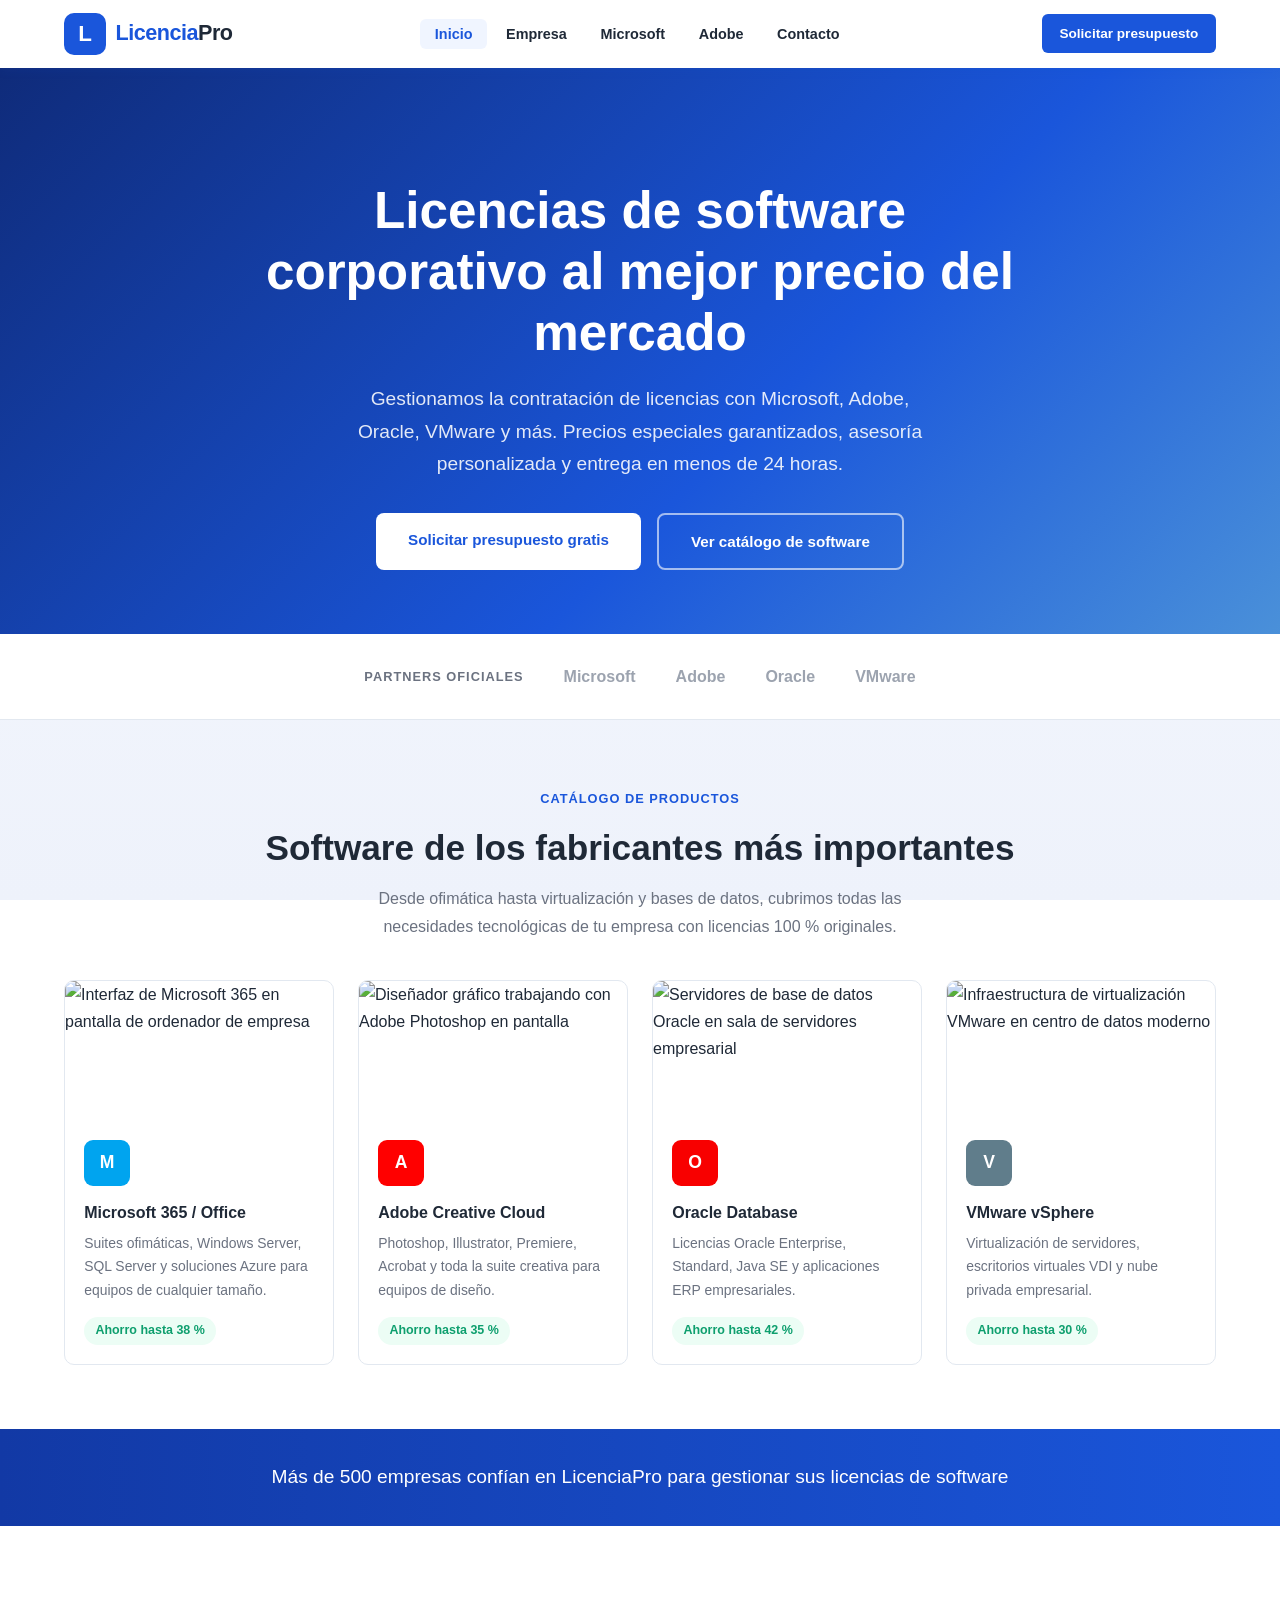
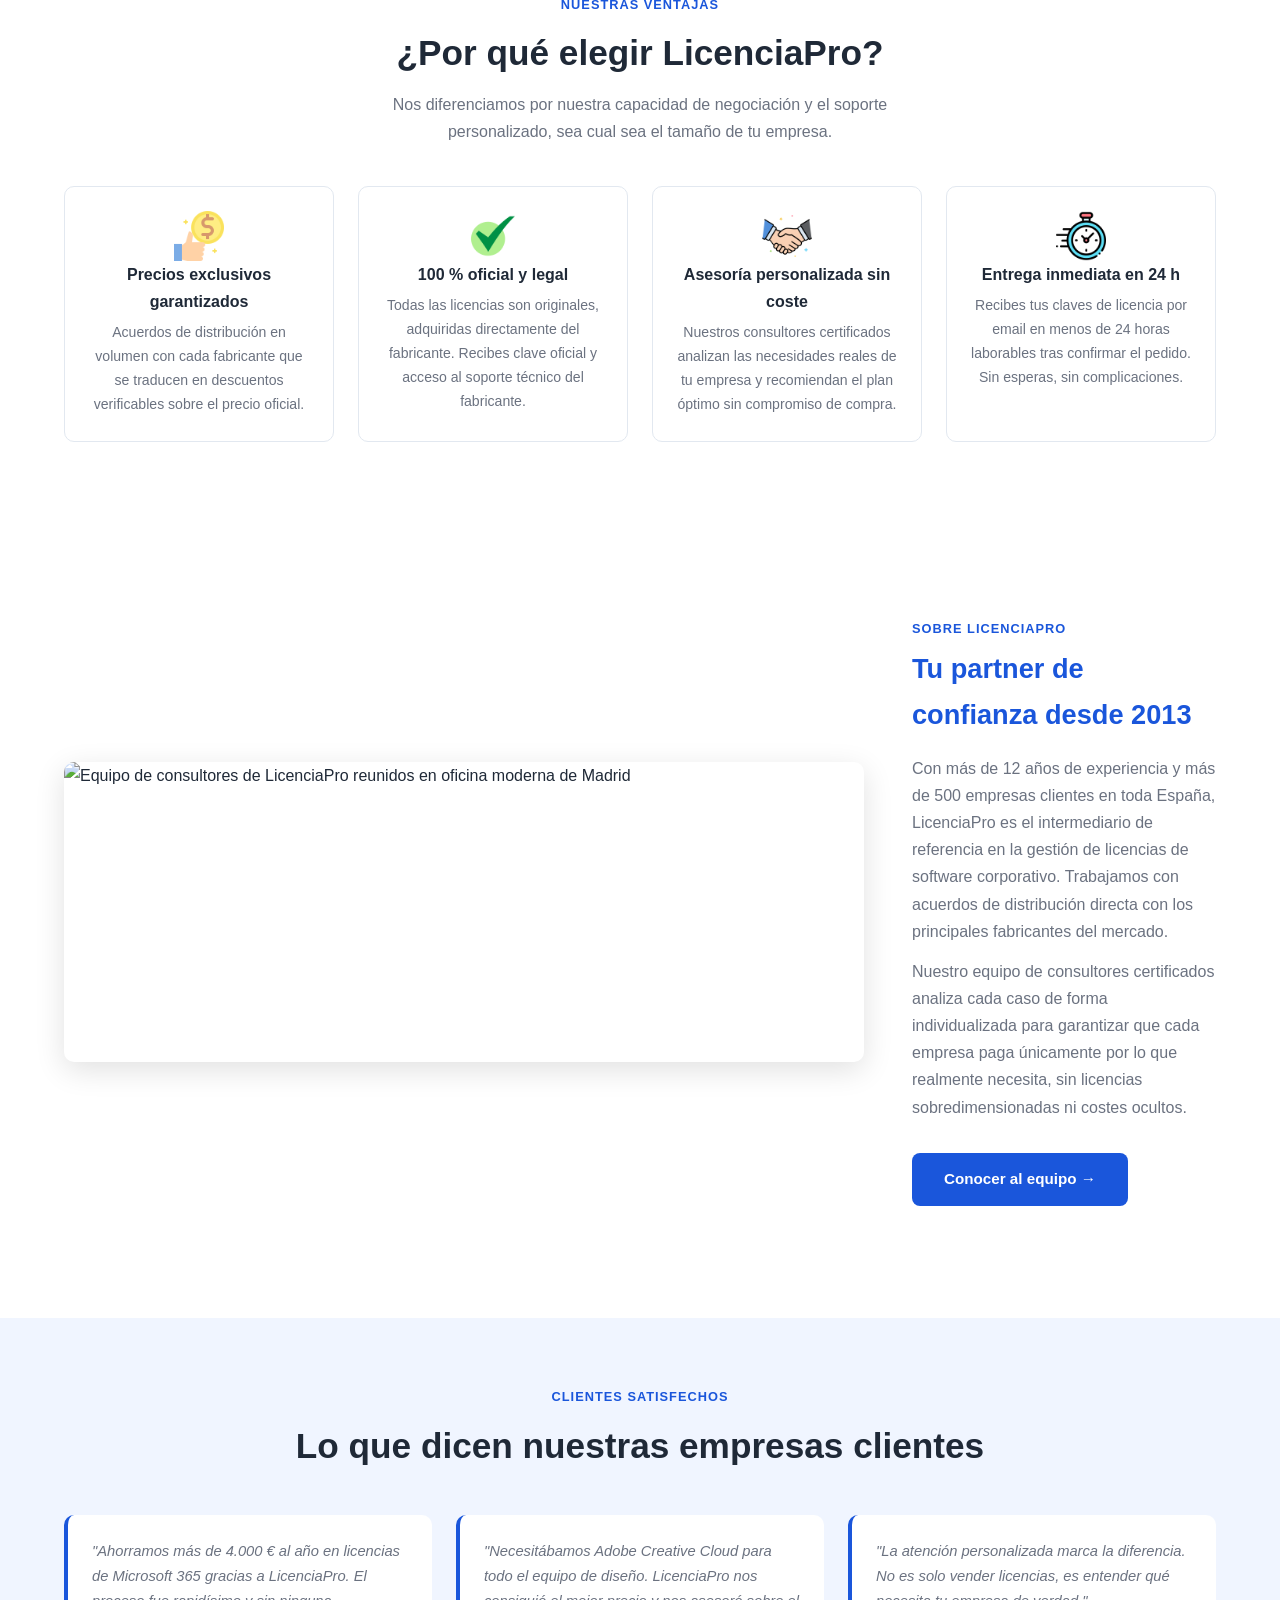
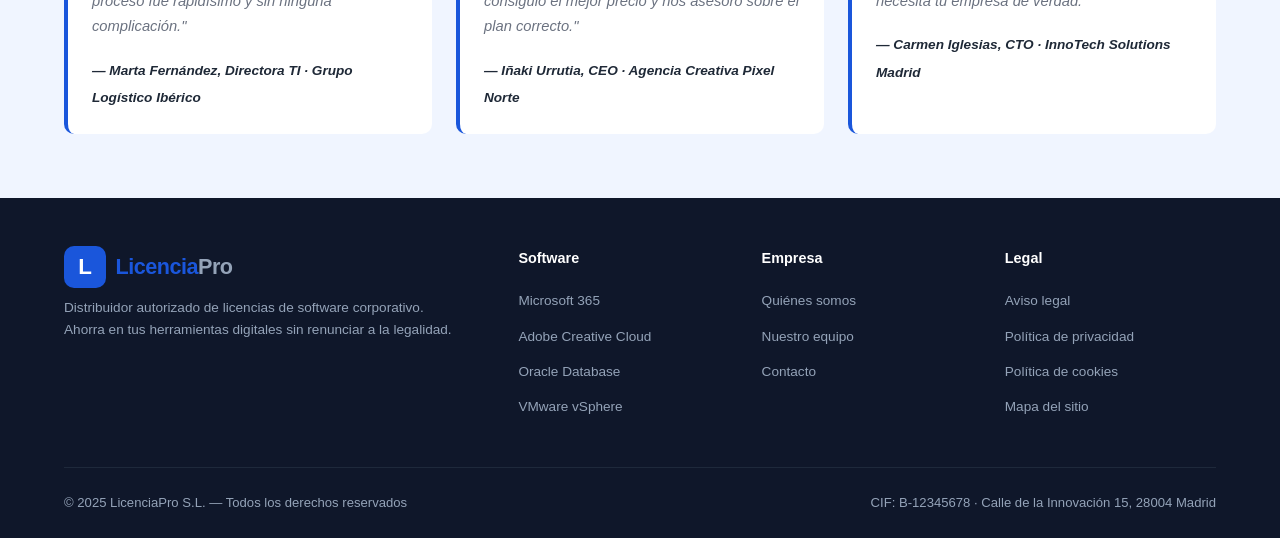
==== commit ffe0f379: "Update index.html" ====
--- a/index.html
+++ b/index.html
@@ -90,8 +90,6 @@
         <span class="vendor-logo">Adobe</span>
         <span class="vendor-logo">Oracle</span>
         <span class="vendor-logo">VMware</span>
-        <span class="vendor-logo">SAP</span>
-        <span class="vendor-logo">Autodesk</span>
       </div>
     </div>
 
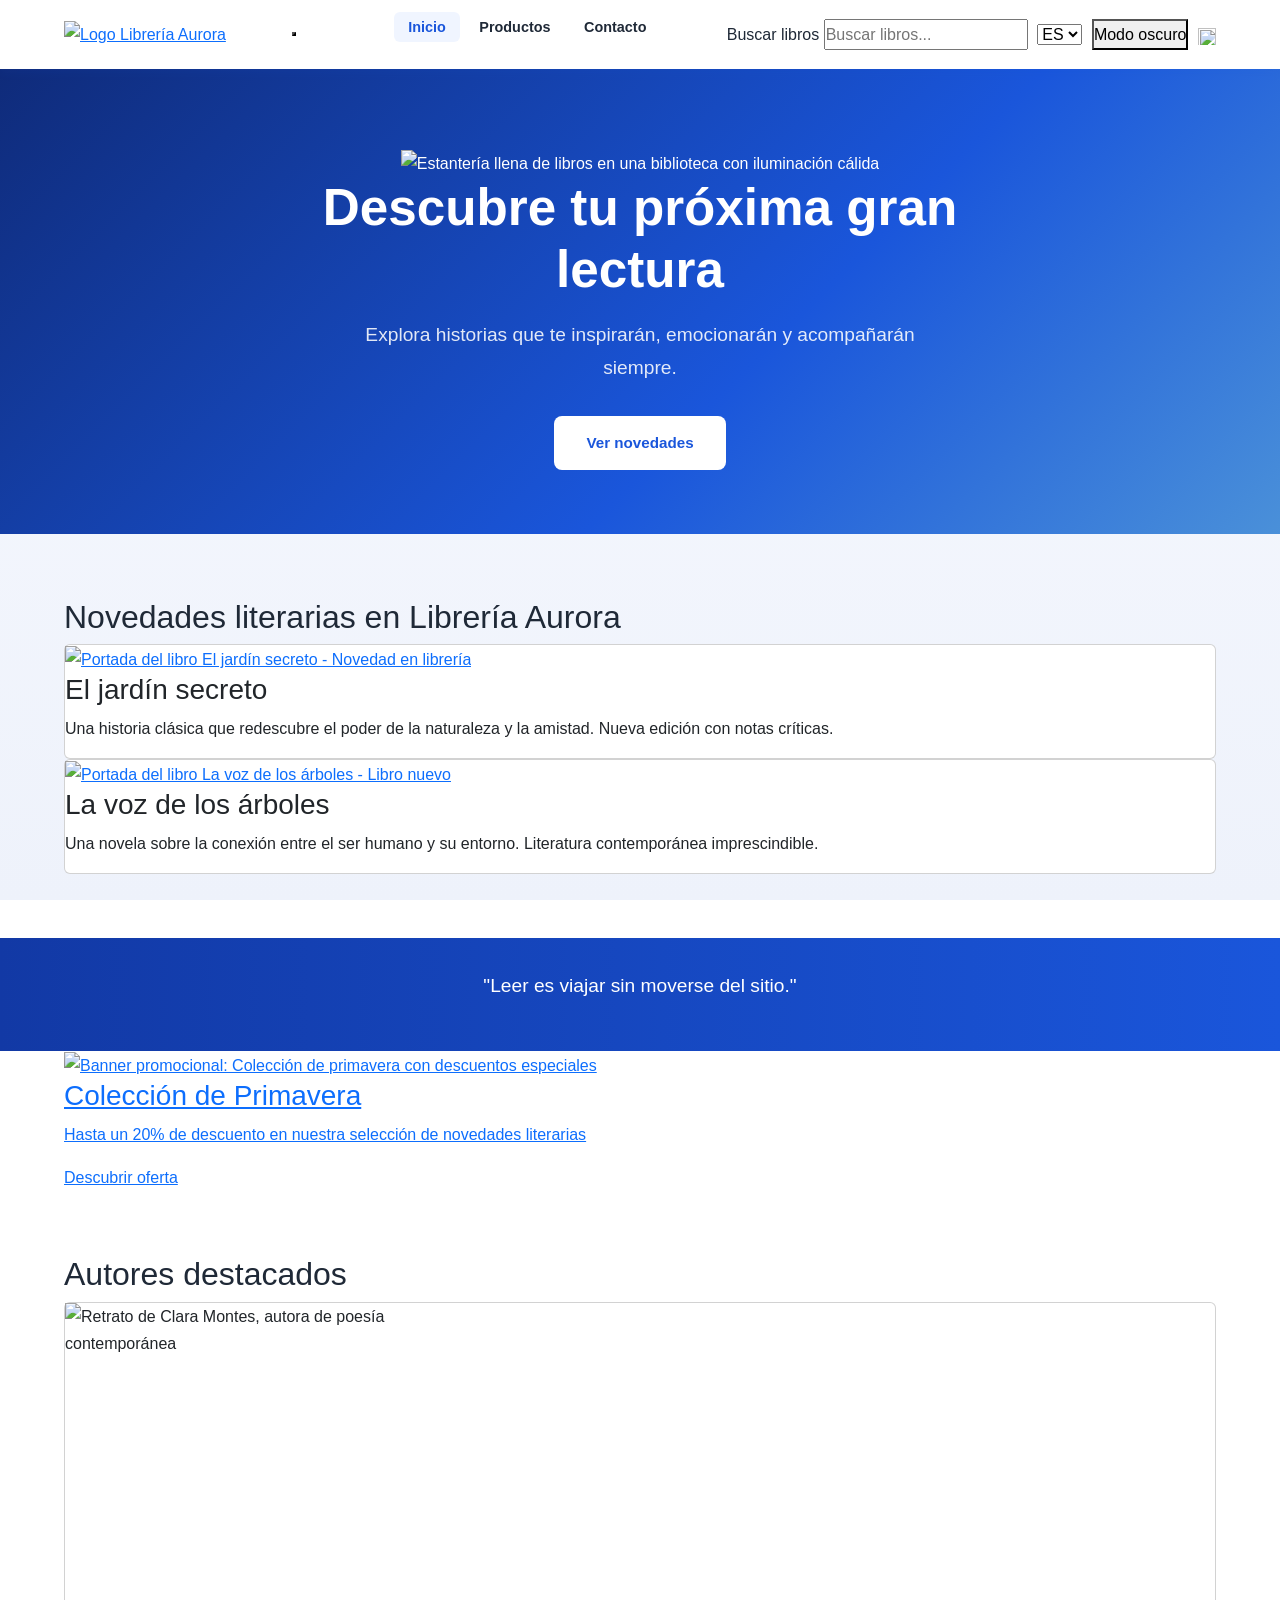
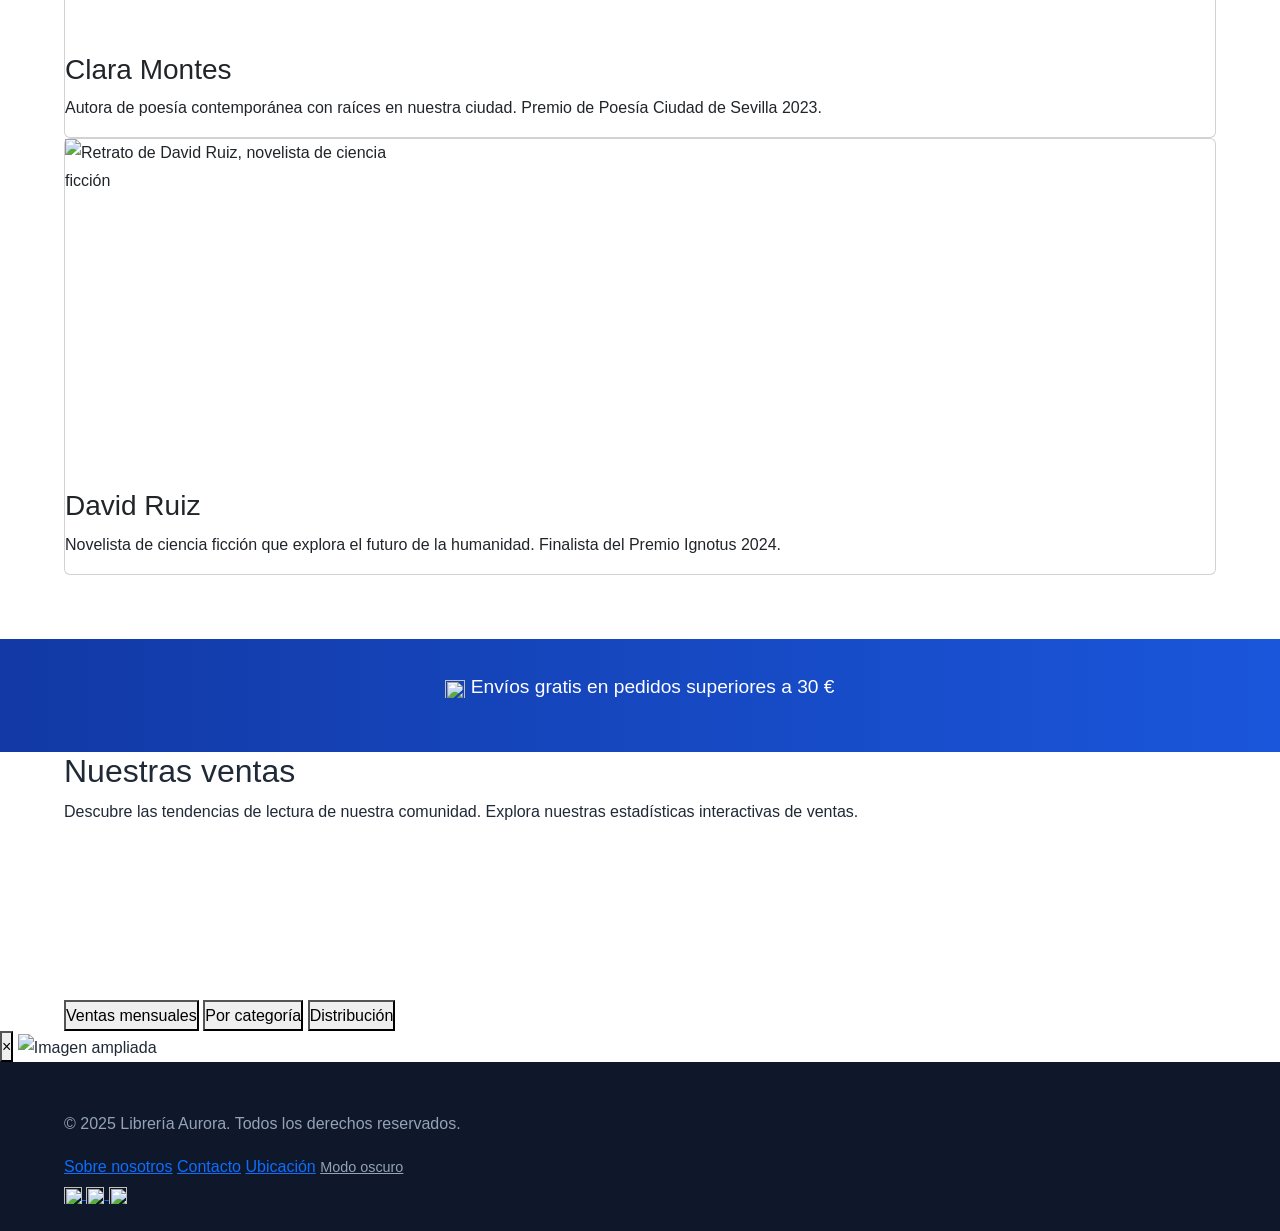
==== commit 9cc9b11a: "Añadidos los archivos del sitio web" ====
--- a/index.html
+++ b/index.html
@@ -3,307 +3,275 @@
 <head>
   <meta charset="UTF-8" />
   <meta name="viewport" content="width=device-width, initial-scale=1.0" />
-
-  <!-- ═══ SEO ═══ -->
-  <title>LicenciaPro – Licencias de Software Corporativo | Microsoft, Adobe, Oracle, VMware</title>
-  <meta name="description"
-        content="LicenciaPro: distribuidor autorizado de licencias de software corporativo en España. Ahorra hasta un 42 % en Microsoft 365, Adobe Creative Cloud, Oracle y VMware. Presupuesto gratuito en 24 h." />
-  <meta name="keywords"
-        content="licencias software empresas, Microsoft 365 precio empresa, Adobe Creative Cloud licencia corporativa, Oracle Database barato, VMware vSphere licencia, distribuidor software España, licencias originales baratas" />
-  <meta name="author"  content="LicenciaPro S.L." />
-  <meta name="robots"  content="index, follow" />
-  <link rel="canonical" href="https://www.licenciapro.es/index.html" />
-
-  <!-- ═══ OPEN GRAPH ═══ -->
-  <meta property="og:type"        content="website" />
-  <meta property="og:locale"      content="es_ES" />
-  <meta property="og:site_name"   content="LicenciaPro" />
-  <meta property="og:url"         content="https://www.licenciapro.es/" />
-  <meta property="og:title"       content="LicenciaPro – Licencias de Software al Mejor Precio" />
-  <meta property="og:description" content="Distribuidor autorizado de Microsoft, Adobe, Oracle y VMware. Hasta 42 % de descuento para empresas." />
-  <meta property="og:image"       content="https://images.unsplash.com/photo-1497366216548-37526070297c?w=1200&auto=format" />
-
-  <!-- ═══ SCHEMA.ORG ═══ -->
-  <script type="application/ld+json">
-  {
-    "@context":"https://schema.org",
-    "@type":"Organization",
-    "@id":"https://www.licenciapro.es/#org",
-    "name":"LicenciaPro S.L.",
-    "url":"https://www.licenciapro.es/",
-    "description":"Distribuidor autorizado de licencias de software corporativo en España.",
-    "address":{"@type":"PostalAddress","streetAddress":"Calle de la Innovación 15, Planta 3","addressLocality":"Madrid","postalCode":"28004","addressCountry":"ES"},
-    "contactPoint":{"@type":"ContactPoint","telephone":"+34-910-123-456","contactType":"sales"},
-    "sameAs":["https://www.linkedin.com/company/licenciapro"]
-  }
-  </script>
-
+  <meta name="description" content="Librería Aurora - Tu librería de confianza en Madrid. Descubre novedades, clásicos y autores destacados. Envíos gratis en pedidos superiores a 30 €." />
+  <meta name="robots" content="index, follow" />
+  <meta name="keywords" content="librería, libros, Madrid, novedades literarias, lectura, comprar libros online" />
+  <meta name="author" content="Librería Aurora" />
+  <meta property="og:title" content="Librería Aurora - Tu próxima gran lectura te espera" />
+  <meta property="og:description" content="Explora historias que te inspirarán, emocionarán y acompañarán siempre. Librería independiente en Madrid." />
+  <meta property="og:type" content="website" />
+  <meta property="og:image" content="https://libreriaaurora.es/img/hero_books.jpg" />
+  <meta property="og:url" content="https://libreriaaurora.es/index.html" />
+  <meta name="twitter:card" content="summary_large_image" />
+  <meta name="twitter:title" content="Librería Aurora - Tu librería de confianza en Madrid" />
+  <meta name="twitter:description" content="Explora historias que te inspirarán, emocionarán y acompañarán siempre. Librería independiente en Madrid." />
+  <link rel="canonical" href="https://libreriaaurora.es/index.html" />
+  <link rel="icon" type="image/svg+xml" href="img/favicon.svg" />
+  <title>Librería Aurora - Tu librería de confianza en Madrid</title>
+
+  <!-- Google Fonts - Poppins -->
+  <link rel="preconnect" href="https://fonts.googleapis.com" />
+  <link rel="preconnect" href="https://fonts.gstatic.com" crossorigin />
+  <link href="https://fonts.googleapis.com/css2?family=Poppins:wght@300;400;500;600;700&display=swap" rel="stylesheet" />
+
+  <!-- Bootstrap 5 CSS (Tarea 1, Actividad 3 - Integración de librería CSS) -->
+  <link href="https://cdn.jsdelivr.net/npm/bootstrap@5.3.3/dist/css/bootstrap.min.css" rel="stylesheet" />
+
+  <!-- CSS Propio -->
   <link rel="stylesheet" href="css/estilos.css" />
+  <link rel="stylesheet" href="css/animaciones-logo.css" />
 </head>
 <body>
-  <a class="skip-link" href="#contenido">Saltar al contenido principal</a>
-
-  <!-- ════ HEADER ════ -->
+  <!-- Región aria-live para anuncios de accesibilidad (Act 5) -->
+  <div id="ariaAnnouncer" aria-live="polite" aria-atomic="true" class="sr-only"></div>
+
+  <!-- Skip Navigation Link (Tarea 2, Accesibilidad) -->
+  <a href="#main-content" class="skip-link">Saltar al contenido principal</a>
+
+  <!-- Header -->
   <header class="site-header" role="banner">
     <div class="container header-content">
-      <a class="logo-area" href="index.html" aria-label="LicenciaPro – Ir al inicio">
-        <div class="logo-icon" aria-hidden="true">L</div>
-        <span class="logo-text">Licencia<span>Pro</span></span>
+      <a href="index.html" aria-label="Librería Aurora - Inicio">
+        <img src="img/logo_claro.svg" alt="Logo Librería Aurora" class="logo" />
       </a>
-      <nav class="main-nav" aria-label="Navegación principal">
-        <ul role="list">
-          <li><a href="index.html"     aria-current="page">Inicio</a></li>
-          <li><a href="empresa.html">Empresa</a></li>
-          <li><a href="microsoft.html">Microsoft</a></li>
-          <li><a href="adobe.html">Adobe</a></li>
+      <!-- Botón hamburguesa móvil (Act 5 - Accesibilidad móvil) -->
+      <button id="menuToggle" class="menu-toggle" type="button" aria-label="Abrir menú de navegación" aria-expanded="false" aria-controls="mainNav">
+        <span class="hamburger-line"></span>
+        <span class="hamburger-line"></span>
+        <span class="hamburger-line"></span>
+      </button>
+      <nav id="mainNav" class="main-nav" role="navigation" aria-label="Navegación principal">
+        <ul>
+          <li><a href="index.html" aria-current="page">Inicio</a></li>
+          <li><a href="producto.html">Productos</a></li>
           <li><a href="contacto.html">Contacto</a></li>
         </ul>
       </nav>
       <div class="header-actions">
-        <a class="btn-header" href="contacto.html">Solicitar presupuesto</a>
+        <form action="busqueda.html" method="get" class="buscador" role="search" aria-label="Buscar libros">
+          <label for="searchInput" class="sr-only">Buscar libros</label>
+          <input id="searchInput" type="search" name="q" placeholder="Buscar libros..." aria-label="Buscar libros" />
+        </form>
+        <select aria-label="Seleccionar idioma">
+          <option value="es" selected>ES</option>
+          <option value="en">EN</option>
+        </select>
+        <button id="themeToggle" class="theme-toggle" type="button" aria-label="Cambiar tema claro/oscuro">Modo oscuro</button>
+        <a href="carrito.html" class="cart-btn" aria-label="Ir al carrito de compras">
+          <img src="img/carrito.svg" alt="" width="18" height="18" aria-hidden="true" />
+        </a>
       </div>
     </div>
   </header>
 
-  <!-- ════ MAIN ════ -->
-  <main id="contenido">
-
-    <!-- HERO -->
-    <section class="hero" aria-labelledby="hero-h1">
+  <!-- Contenido principal -->
+  <main id="main-content" role="main">
+
+    <!-- Hero (Tarea 3, Act 2 - Montaje con imagen CC y desvanecimiento CSS) -->
+    <section class="hero" aria-label="Bienvenida a Librería Aurora">
+      <div class="hero-bg">
+        <!--
+          Imagen generada con IA para uso educativo.
+          Imagen base: estantería de biblioteca con iluminación cálida.
+          Se aplica filtro CSS: brightness(0.85) saturate(1.2) contrast(1.05)
+          Desvanecimiento a negro en lado izquierdo mediante ::after con gradient
+        -->
+        <img src="img/hero_books.jpg" alt="Estantería llena de libros en una biblioteca con iluminación cálida" />
+      </div>
       <div class="hero-content">
-        <p> </p>
-        <h1 id="hero-h1">Licencias de software corporativo al mejor precio del mercado</h1>
-        <p>Gestionamos la contratación de licencias con Microsoft, Adobe, Oracle, VMware y más.
-           Precios especiales garantizados, asesoría personalizada y entrega en menos de 24 horas.</p>
-        <div class="hero-btns">
-          <a class="btn-cta"         href="contacto.html">Solicitar presupuesto gratis</a>
-          <a class="btn-cta-outline" href="#catalogo">Ver catálogo de software</a>
+        <h1>Descubre tu próxima gran lectura</h1>
+        <p>Explora historias que te inspirarán, emocionarán y acompañarán siempre.</p>
+        <a href="#novedades" class="btn-cta">Ver novedades</a>
+      </div>
+    </section>
+
+    <!-- Separador animado (Tarea 4, Act 2 - #2) -->
+    <div class="separator-animated" role="separator" aria-hidden="true"></div>
+
+    <!-- Sección 1: Novedades -->
+    <section id="novedades" class="section scroll-animate" aria-labelledby="titulo-novedades">
+      <div class="container">
+        <h2 id="titulo-novedades">Novedades literarias en Librería Aurora</h2>
+
+        <div class="cards stagger-fade">
+          <article class="card">
+            <div class="animated-border">
+              <!-- Borde animado en imagen principal (Tarea 4, Act 2 - #3) -->
+              <a href="producto.html" aria-label="Ver ficha de El jardín secreto">
+                <img src="https://editorialverbum.es/wp-content/uploads/2020/12/El-jardin-secreto.jpg"
+                     alt="Portada del libro El jardín secreto - Novedad en librería"
+                     data-lightbox="https://editorialverbum.es/wp-content/uploads/2020/12/El-jardin-secreto.jpg"
+                     loading="lazy" width="350" height="500" />
+              </a>
+            </div>
+            <h3>El jardín secreto</h3>
+            <p>Una historia clásica que redescubre el poder de la naturaleza y la amistad. Nueva edición con notas críticas.</p>
+          </article>
+
+          <article class="card">
+            <div class="animated-border">
+              <a href="producto.html" aria-label="Ver ficha de La voz de los árboles">
+                <img src="https://www.udllibros.com/imagenes/9788418/978841853807.JPG?version=79557"
+                     alt="Portada del libro La voz de los árboles - Libro nuevo"
+                     data-lightbox="https://www.udllibros.com/imagenes/9788418/978841853807.JPG?version=79557"
+                     loading="lazy" width="350" height="500" />
+              </a>
+            </div>
+            <h3>La voz de los árboles</h3>
+            <p>Una novela sobre la conexión entre el ser humano y su entorno. Literatura contemporánea imprescindible.</p>
+          </article>
         </div>
       </div>
     </section>
 
-    <!-- STRIP LOGOS FABRICANTES -->
-    <div class="logos-strip" role="complementary" aria-label="Fabricantes partners oficiales">
-      <div class="container">
-        <span class="strip-label">Partners oficiales</span>
-        <span class="vendor-logo">Microsoft</span>
-        <span class="vendor-logo">Adobe</span>
-        <span class="vendor-logo">Oracle</span>
-        <span class="vendor-logo">VMware</span>
-      </div>
-    </div>
-
-    <!-- CATÁLOGO -->
-    <section class="section" id="catalogo" aria-labelledby="catalogo-h2">
-      <div class="container">
-        <div class="section-header">
-          <span class="tag">Catálogo de productos</span>
-          <h2 id="catalogo-h2">Software de los fabricantes más importantes</h2>
-          <p>Desde ofimática hasta virtualización y bases de datos, cubrimos todas las necesidades
-             tecnológicas de tu empresa con licencias 100 % originales.</p>
+    <!-- Franja destacada -->
+    <section class="highlight" role="complementary" aria-label="Cita destacada">
+      <blockquote>
+        <p>"Leer es viajar sin moverse del sitio."</p>
+      </blockquote>
+    </section>
+
+    <!-- Banner publicitario animado (Tarea 4, Act 1) -->
+    <section class="banner-section scroll-animate" aria-label="Promoción destacada">
+      <div class="container">
+        <a href="producto.html" class="banner-ad" aria-label="Promoción: Descuento en El jardín secreto. Haz clic para ver el producto.">
+          <img src="img/banner_libreria.jpg"
+               alt="Banner promocional: Colección de primavera con descuentos especiales"
+               loading="lazy" width="800" height="458" />
+          <div class="banner-overlay">
+            <h3>Colección de Primavera</h3>
+            <p>Hasta un 20% de descuento en nuestra selección de novedades literarias</p>
+            <span class="banner-cta">Descubrir oferta</span>
+          </div>
+        </a>
+      </div>
+    </section>
+
+    <!-- Separador animado -->
+    <div class="separator-animated" role="separator" aria-hidden="true"></div>
+
+    <!-- Sección 2: Autores destacados -->
+    <section class="section scroll-animate" aria-labelledby="titulo-autores">
+      <div class="container">
+        <h2 id="titulo-autores">Autores destacados</h2>
+
+        <div class="cards stagger-fade">
+          <article class="card scale-in">
+            <img src="https://www.sevillamagazine.es/wp-content/uploads/2013/12/claramontes021.jpg"
+                 alt="Retrato de Clara Montes, autora de poesía contemporánea"
+                 loading="lazy" width="350" height="350" />
+            <h3>Clara Montes</h3>
+            <p>Autora de poesía contemporánea con raíces en nuestra ciudad. Premio de Poesía Ciudad de Sevilla 2023.</p>
+          </article>
+
+          <article class="card scale-in">
+            <img src="https://m.media-amazon.com/images/S/amzn-author-media-prod/omkdv1muv4kqbq9tm8f7cj20s6._SY450_CR0%2C0%2C450%2C450_.jpg"
+                 alt="Retrato de David Ruiz, novelista de ciencia ficción"
+                 loading="lazy" width="350" height="350" />
+            <h3>David Ruiz</h3>
+            <p>Novelista de ciencia ficción que explora el futuro de la humanidad. Finalista del Premio Ignotus 2024.</p>
+          </article>
         </div>
-        <div class="software-grid">
-
-          <a class="software-card" href="microsoft.html" aria-label="Ver licencias Microsoft">
-            <img class="card-img"
-                 src="https://images.unsplash.com/photo-1633419461186-7d40a38105ec?w=600&auto=format&fit=crop"
-                 alt="Interfaz de Microsoft 365 en pantalla de ordenador de empresa"
-                 width="600" height="140" loading="lazy" />
-            <div class="card-body">
-              <div class="card-vendor-logo" style="background:#00a4ef" aria-hidden="true">M</div>
-              <h3>Microsoft 365 / Office</h3>
-              <p>Suites ofimáticas, Windows Server, SQL Server y soluciones Azure para equipos de cualquier tamaño.</p>
-              <span class="card-savings">Ahorro hasta 38 %</span>
-            </div>
-          </a>
-
-          <a class="software-card" href="adobe.html" aria-label="Ver licencias Adobe">
-            <img class="card-img"
-                 src="https://images.unsplash.com/photo-1561070791-2526d30994b5?w=600&auto=format&fit=crop"
-                 alt="Diseñador gráfico trabajando con Adobe Photoshop en pantalla"
-                 width="600" height="140" loading="lazy" />
-            <div class="card-body">
-              <div class="card-vendor-logo" style="background:#ff0000" aria-hidden="true">A</div>
-              <h3>Adobe Creative Cloud</h3>
-              <p>Photoshop, Illustrator, Premiere, Acrobat y toda la suite creativa para equipos de diseño.</p>
-              <span class="card-savings">Ahorro hasta 35 %</span>
-            </div>
-          </a>
-
-          <a class="software-card" href="contacto.html" aria-label="Consultar licencias Oracle">
-            <img class="card-img"
-                 src="https://images.unsplash.com/photo-1544197150-b99a580bb7a8?w=600&auto=format&fit=crop"
-                 alt="Servidores de base de datos Oracle en sala de servidores empresarial"
-                 width="600" height="140" loading="lazy" />
-            <div class="card-body">
-              <div class="card-vendor-logo" style="background:#f80000" aria-hidden="true">O</div>
-              <h3>Oracle Database</h3>
-              <p>Licencias Oracle Enterprise, Standard, Java SE y aplicaciones ERP empresariales.</p>
-              <span class="card-savings">Ahorro hasta 42 %</span>
-            </div>
-          </a>
-
-          <a class="software-card" href="contacto.html" aria-label="Consultar licencias VMware">
-            <img class="card-img"
-                 src="https://images.unsplash.com/photo-1558494949-ef010cbdcc31?w=600&auto=format&fit=crop"
-                 alt="Infraestructura de virtualización VMware en centro de datos moderno"
-                 width="600" height="140" loading="lazy" />
-            <div class="card-body">
-              <div class="card-vendor-logo" style="background:#607d8b" aria-hidden="true">V</div>
-              <h3>VMware vSphere</h3>
-              <p>Virtualización de servidores, escritorios virtuales VDI y nube privada empresarial.</p>
-              <span class="card-savings">Ahorro hasta 30 %</span>
-            </div>
-          </a>
-
-        </div>
-      </div>
-    </section>
-
-    <!-- FRANJA -->
-    <div class="highlight" role="complementary">
-      <p>Más de 500 empresas confían en LicenciaPro para gestionar sus licencias de software</p>
-    </div>
-
-    <!-- VENTAJAS -->
-    <section class="section section-alt" aria-labelledby="ventajas-h2">
-      <div class="container">
-        <div class="section-header">
-          <span class="tag">Nuestras ventajas</span>
-          <h2 id="ventajas-h2">¿Por qué elegir LicenciaPro?</h2>
-          <p>Nos diferenciamos por nuestra capacidad de negociación y el soporte personalizado,
-             sea cual sea el tamaño de tu empresa.</p>
-        </div>
-        <div class="beneficios-grid">
-          <div class="beneficio">
-            <span><img src="img/dinero.png"/></span>
-            <h3>Precios exclusivos garantizados</h3>
-            <p>Acuerdos de distribución en volumen con cada fabricante que se traducen en
-               descuentos verificables sobre el precio oficial.</p>
-          </div>
-          <div class="beneficio">
-            <span><img src="img/check.png"/></span>
-            <h3>100 % oficial y legal</h3>
-            <p>Todas las licencias son originales, adquiridas directamente del fabricante.
-               Recibes clave oficial y acceso al soporte técnico del fabricante.</p>
-          </div>
-          <div class="beneficio">
-            <span><img src="img/handshake.png"/></span>
-            <h3>Asesoría personalizada sin coste</h3>
-            <p>Nuestros consultores certificados analizan las necesidades reales de tu empresa
-               y recomiendan el plan óptimo sin compromiso de compra.</p>
-          </div>
-          <div class="beneficio">
-            <span><img src="img/clock.png"/></span>
-            <h3>Entrega inmediata en 24 h</h3>
-            <p>Recibes tus claves de licencia por email en menos de 24 horas laborables
-               tras confirmar el pedido. Sin esperas, sin complicaciones.</p>
+      </div>
+    </section>
+
+    <!-- Segunda franja -->
+    <section class="highlight secondary" role="complementary" aria-label="Información de envíos">
+      <p>
+        <img src="img/paquete.svg" class="highlight-icon" alt="" width="20" height="20" aria-hidden="true" />
+        Envíos gratis en pedidos superiores a 30 €
+      </p>
+    </section>
+
+    <!-- Sección Estadísticas con Chart.js (Tarea 4, Act 4) -->
+    <section class="chart-section scroll-animate" aria-labelledby="titulo-estadisticas">
+      <div class="container">
+        <h2 id="titulo-estadisticas">Nuestras ventas</h2>
+        <p>Descubre las tendencias de lectura de nuestra comunidad. Explora nuestras estadísticas interactivas de ventas.</p>
+        <div class="chart-container">
+          <canvas id="salesChart" aria-label="Gráfico de ventas mensuales de Librería Aurora" role="img"></canvas>
+          <div class="chart-controls" role="toolbar" aria-label="Controles del gráfico">
+            <button class="chart-btn active" data-chart="line" type="button">Ventas mensuales</button>
+            <button class="chart-btn" data-chart="bar" type="button">Por categoría</button>
+            <button class="chart-btn" data-chart="doughnut" type="button">Distribución</button>
           </div>
         </div>
       </div>
     </section>
 
-    <!-- IMAGEN CORPORATIVA + TEXTO -->
-    <section class="section" aria-labelledby="empresa-home-h2">
-      <div class="container">
-        <div class="empresa-intro">
-          <img src="https://images.unsplash.com/photo-1497366216548-37526070297c?w=800&auto=format&fit=crop"
-               alt="Equipo de consultores de LicenciaPro reunidos en oficina moderna de Madrid"
-               class="empresa-img" width="800" height="300" loading="lazy" />
-          <div>
-            <span class="tag-inline">Sobre LicenciaPro</span>
-            <h2 id="empresa-home-h2">Tu partner de confianza desde 2013</h2>
-            <p>Con más de 12 años de experiencia y más de 500 empresas clientes en toda España,
-               LicenciaPro es el intermediario de referencia en la gestión de licencias de software
-               corporativo. Trabajamos con acuerdos de distribución directa con los principales
-               fabricantes del mercado.</p>
-            <p>Nuestro equipo de consultores certificados analiza cada caso de forma individualizada
-               para garantizar que cada empresa paga únicamente por lo que realmente necesita, sin
-               licencias sobredimensionadas ni costes ocultos.</p>
-            <a class="btn-cta"
-               href="empresa.html"
-               style="display:inline-block;margin-top:1.2rem;background:var(--primary);color:#fff;">
-              Conocer al equipo →
-            </a>
-          </div>
-        </div>
-      </div>
-    </section>
-
-    <!-- TESTIMONIOS -->
-    <section class="section" style="background:var(--accent);" aria-labelledby="testimonios-h2">
-      <div class="container">
-        <div class="section-header">
-          <span class="tag">Clientes satisfechos</span>
-          <h2 id="testimonios-h2">Lo que dicen nuestras empresas clientes</h2>
-        </div>
-        <div class="testimonios-grid">
-          <div class="testimonio">
-            <blockquote>"Ahorramos más de 4.000 € al año en licencias de Microsoft 365 gracias a
-            LicenciaPro. El proceso fue rapidísimo y sin ninguna complicación."</blockquote>
-            <cite>— Marta Fernández, Directora TI · Grupo Logístico Ibérico</cite>
-          </div>
-          <div class="testimonio">
-            <blockquote>"Necesitábamos Adobe Creative Cloud para todo el equipo de diseño.
-            LicenciaPro nos consiguió el mejor precio y nos asesoró sobre el plan correcto."</blockquote>
-            <cite>— Iñaki Urrutia, CEO · Agencia Creativa Pixel Norte</cite>
-          </div>
-          <div class="testimonio">
-            <blockquote>"La atención personalizada marca la diferencia. No es solo vender licencias,
-            es entender qué necesita tu empresa de verdad."</blockquote>
-            <cite>— Carmen Iglesias, CTO · InnoTech Solutions Madrid</cite>
-          </div>
-        </div>
-      </div>
-    </section>
-
-  </main><!-- /main -->
-
-  <!-- ════ FOOTER ════ -->
+  </main>
+
+  <!-- Lightbox Modal (Tarea 3, Act 3) + Focus trap (Act 5) -->
+  <div id="lightbox" class="lightbox-overlay" role="dialog" aria-modal="true" aria-label="Visor de imagen ampliada">
+    <button class="lightbox-close" aria-label="Cerrar visor de imagen">&times;</button>
+    <img src="" alt="Imagen ampliada" tabindex="0" />
+  </div>
+
+  <!-- Datos estructurados JSON-LD (Act 5 - SEO) -->
+  <script type="application/ld+json">
+  {
+    "@context": "https://schema.org",
+    "@type": "BookStore",
+    "name": "Librería Aurora",
+    "description": "Librería independiente en Madrid. Novedades, clásicos y autores destacados.",
+    "url": "https://libreriaaurora.es",
+    "image": "https://libreriaaurora.es/img/hero_books.jpg",
+    "telephone": "+34690004567",
+    "email": "contacto@libreriaaurora.es",
+    "address": {
+      "@type": "PostalAddress",
+      "streetAddress": "Calle de las Letras 42",
+      "addressLocality": "Madrid",
+      "postalCode": "28012",
+      "addressCountry": "ES"
+    },
+    "openingHours": "Mo-Sa 10:00-21:00",
+    "priceRange": "€€",
+    "sameAs": [
+      "https://facebook.com/libreriaaurora",
+      "https://instagram.com/libreriaaurora",
+      "https://twitter.com/libreriaaurora"
+    ]
+  }
+  </script>
+
+  <!-- Footer -->
   <footer class="site-footer" role="contentinfo">
-    <div class="container">
-      <div class="footer-grid">
-        <div class="footer-brand footer-col">
-          <a class="logo-area" href="index.html" aria-label="LicenciaPro inicio">
-            <div class="logo-icon" aria-hidden="true">L</div>
-            <span class="logo-text">Licencia<span style="color:#94a3b8">Pro</span></span>
-          </a>
-          <p>Distribuidor autorizado de licencias de software corporativo.<br>
-             Ahorra en tus herramientas digitales sin renunciar a la legalidad.</p>
-        </div>
-        <div class="footer-col">
-          <h4>Software</h4>
-          <ul>
-            <li><a href="microsoft.html">Microsoft 365</a></li>
-            <li><a href="adobe.html">Adobe Creative Cloud</a></li>
-            <li><a href="contacto.html">Oracle Database</a></li>
-            <li><a href="contacto.html">VMware vSphere</a></li>
-          </ul>
-        </div>
-        <div class="footer-col">
-          <h4>Empresa</h4>
-          <ul>
-            <li><a href="empresa.html">Quiénes somos</a></li>
-            <li><a href="empresa.html#equipo">Nuestro equipo</a></li>
-            <li><a href="contacto.html">Contacto</a></li>
-          </ul>
-        </div>
-        <div class="footer-col">
-          <h4>Legal</h4>
-          <ul>
-            <li><a href="docs/aviso-legal.html">Aviso legal</a></li>
-            <li><a href="docs/privacidad.html">Política de privacidad</a></li>
-            <li><a href="docs/cookies.html">Política de cookies</a></li>
-            <li><a href="sitemap.xml">Mapa del sitio</a></li>
-          </ul>
-        </div>
-      </div>
-      <div class="footer-bottom">
-        <span>© 2025 LicenciaPro S.L. — Todos los derechos reservados</span>
-        <span>CIF: B-12345678 · Calle de la Innovación 15, 28004 Madrid</span>
+    <div class="container footer-content">
+      <p>&copy; 2025 Librería Aurora. Todos los derechos reservados.</p>
+      <nav class="footer-links" aria-label="Enlaces del pie de página">
+        <a href="informacion.html">Sobre nosotros</a>
+        <a href="contacto.html">Contacto</a>
+        <a href="informacion.html#mapa">Ubicación</a>
+        <button id="themeToggleFooter" class="theme-toggle" type="button" style="background:none;border:none;cursor:pointer;font-family:var(--font-main);color:var(--text-color);text-decoration:underline;font-size:0.9rem;">Modo oscuro</button>
+      </nav>
+      <div class="socials" aria-label="Redes sociales">
+        <a href="https://facebook.com" target="_blank" rel="noopener noreferrer" aria-label="Facebook de Librería Aurora">
+          <img src="img/facebook.svg" alt="" width="18" height="18" aria-hidden="true" />
+        </a>
+        <a href="https://instagram.com" target="_blank" rel="noopener noreferrer" aria-label="Instagram de Librería Aurora">
+          <img src="img/instagram.svg" alt="" width="18" height="18" aria-hidden="true" />
+        </a>
+        <a href="https://twitter.com" target="_blank" rel="noopener noreferrer" aria-label="X (Twitter) de Librería Aurora">
+          <img src="img/twitter.svg" alt="" width="18" height="18" aria-hidden="true" />
+        </a>
       </div>
     </div>
   </footer>
 
+  <!-- Chart.js (Tarea 4, Act 4) -->
+  <script src="https://cdn.jsdelivr.net/npm/chart.js@4.4.7/dist/chart.umd.min.js"></script>
+  <!-- JS Principal -->
+  <script src="js/main.js"></script>
 </body>
 </html>
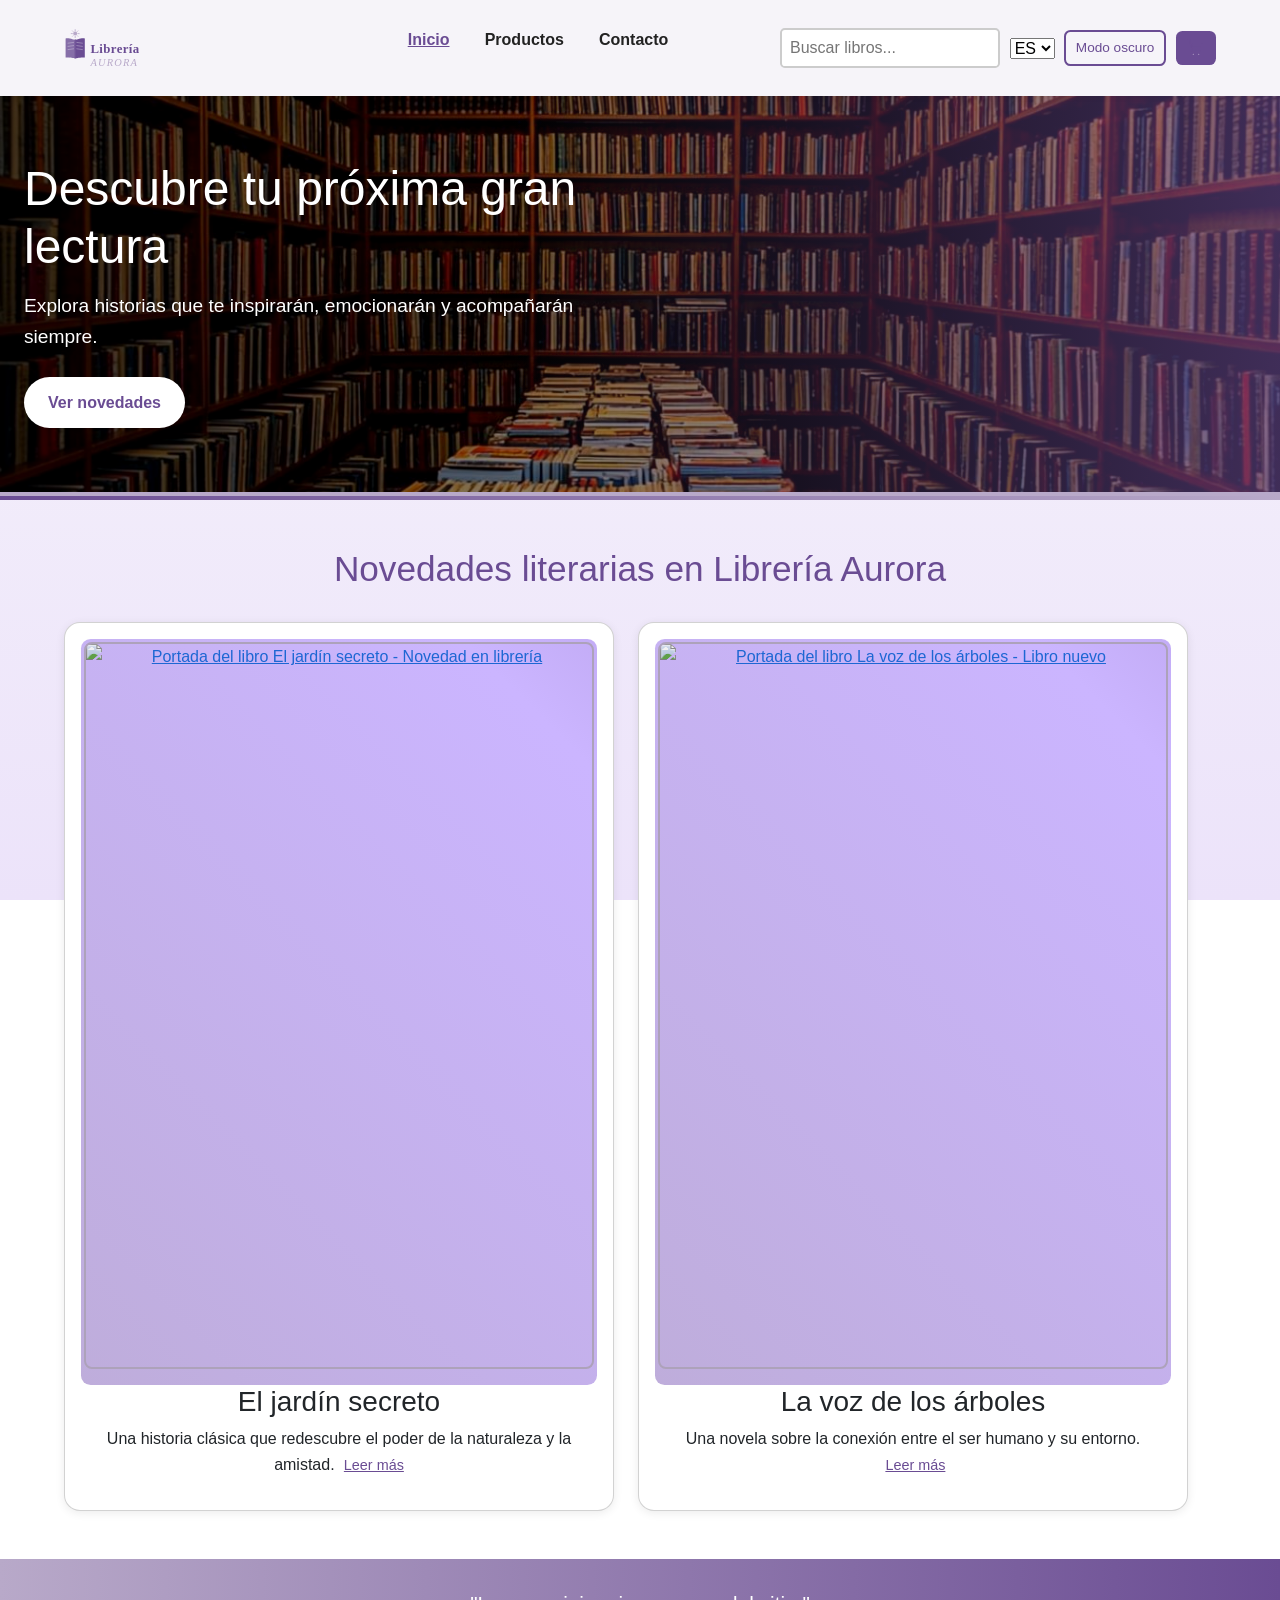
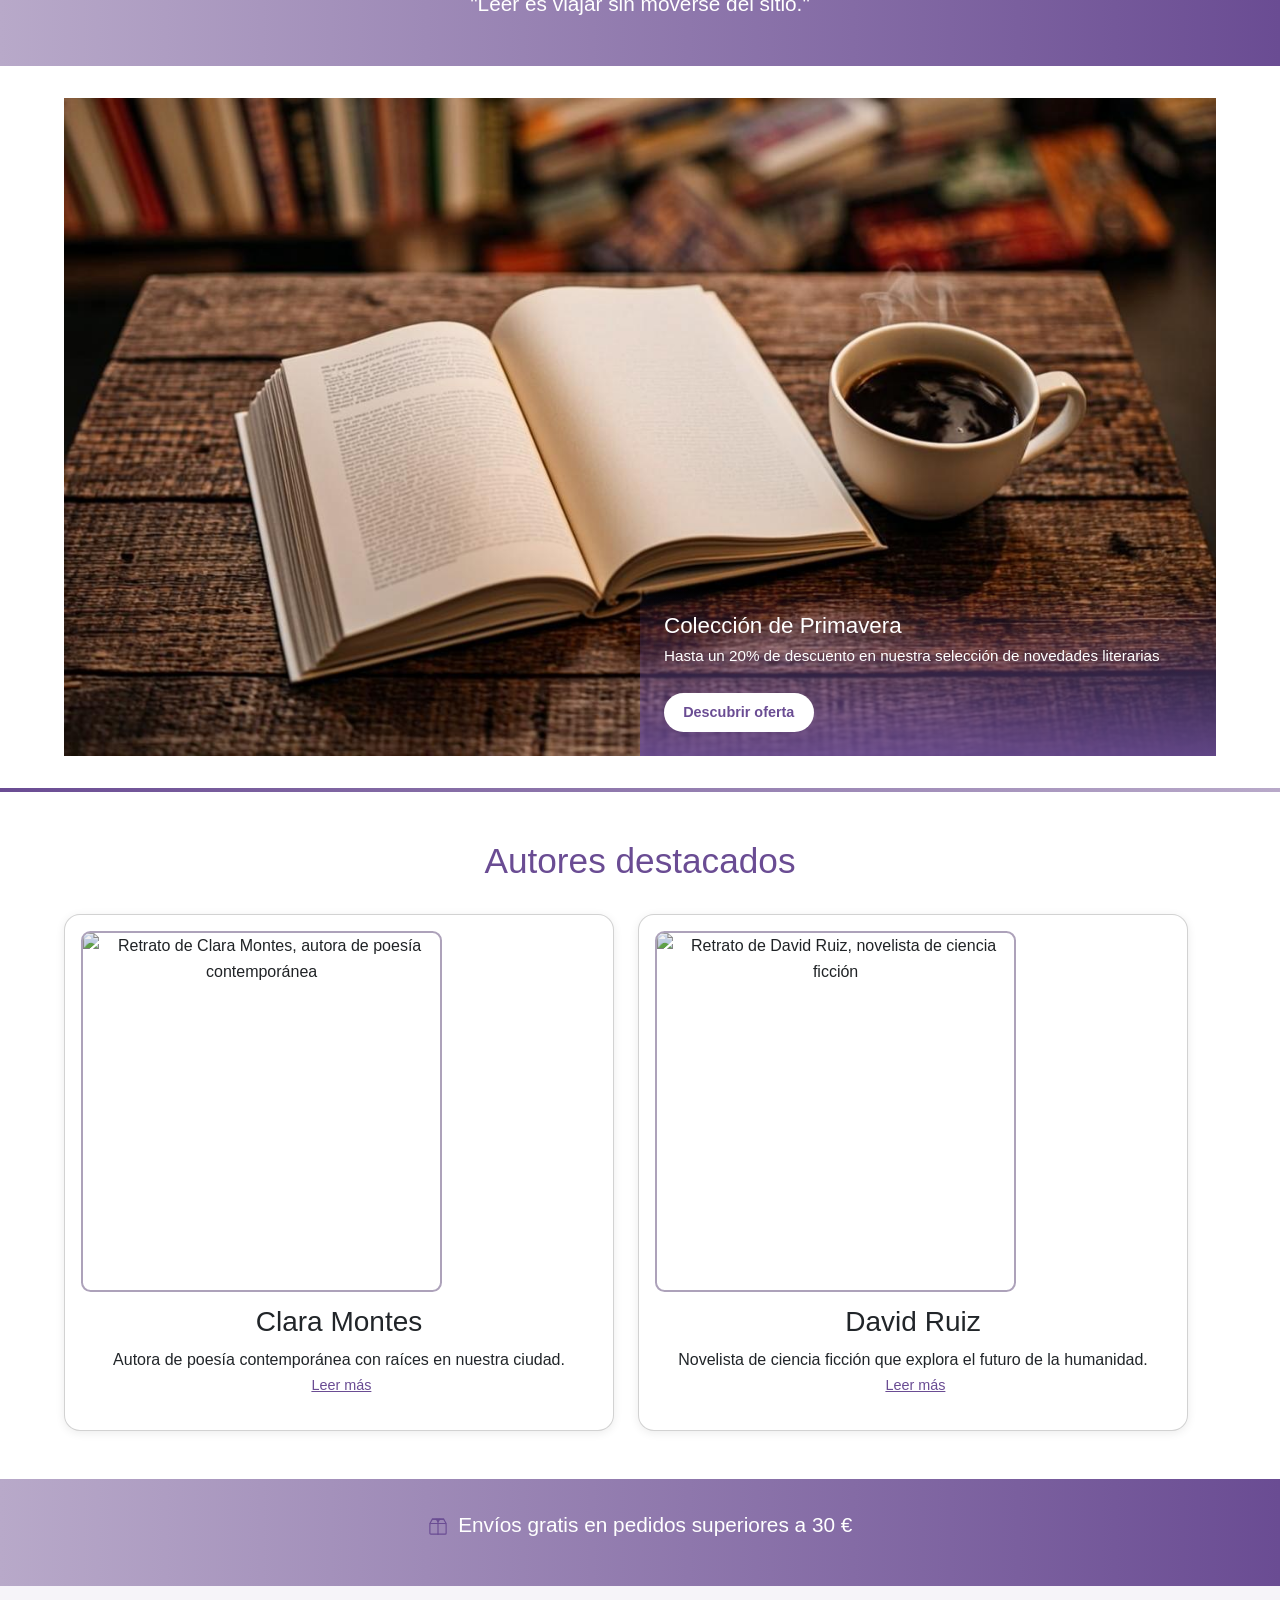
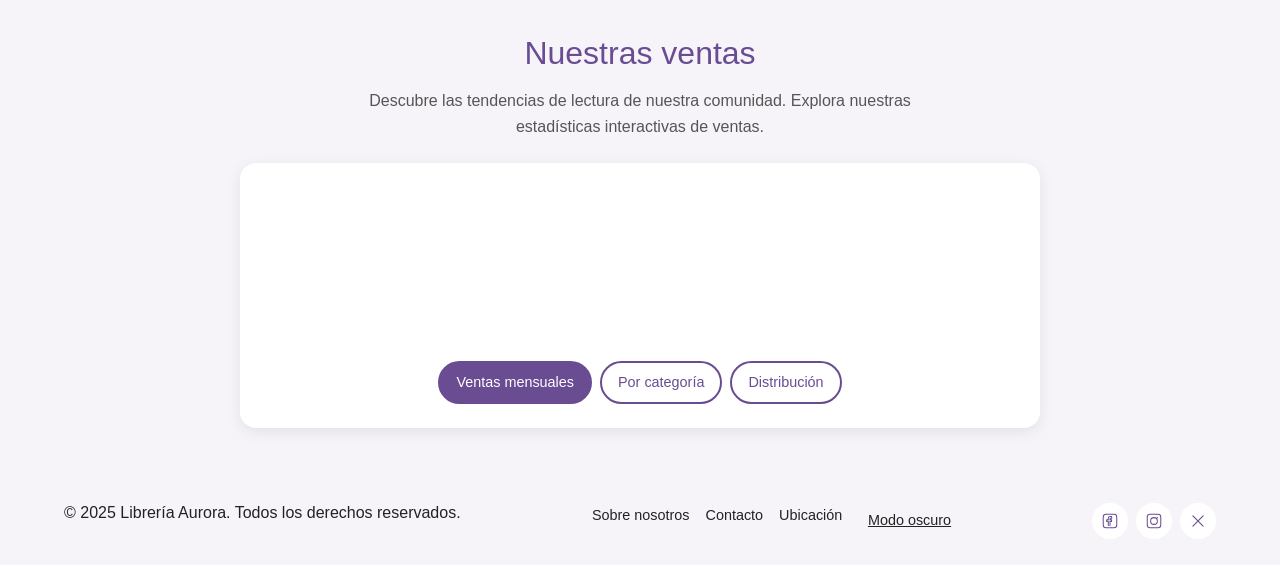
==== commit 0d8b2538: "Correcciones" ====
--- a/index.html
+++ b/index.html
@@ -24,18 +24,18 @@
   <link rel="preconnect" href="https://fonts.gstatic.com" crossorigin />
   <link href="https://fonts.googleapis.com/css2?family=Poppins:wght@300;400;500;600;700&display=swap" rel="stylesheet" />
 
-  <!-- Bootstrap 5 CSS (Tarea 1, Actividad 3 - Integración de librería CSS) -->
+  <!-- Bootstrap 5 CSS -->
   <link href="https://cdn.jsdelivr.net/npm/bootstrap@5.3.3/dist/css/bootstrap.min.css" rel="stylesheet" />
 
-  <!-- CSS Propio -->
+  <!-- CSS propio -->
   <link rel="stylesheet" href="css/estilos.css" />
   <link rel="stylesheet" href="css/animaciones-logo.css" />
 </head>
 <body>
-  <!-- Región aria-live para anuncios de accesibilidad (Act 5) -->
+  <!-- Región aria-live para anuncios de accesibilidad -->
   <div id="ariaAnnouncer" aria-live="polite" aria-atomic="true" class="sr-only"></div>
 
-  <!-- Skip Navigation Link (Tarea 2, Accesibilidad) -->
+  <!-- Skip navigation link -->
   <a href="#main-content" class="skip-link">Saltar al contenido principal</a>
 
   <!-- Header -->
@@ -44,7 +44,7 @@
       <a href="index.html" aria-label="Librería Aurora - Inicio">
         <img src="img/logo_claro.svg" alt="Logo Librería Aurora" class="logo" />
       </a>
-      <!-- Botón hamburguesa móvil (Act 5 - Accesibilidad móvil) -->
+      <!-- Botón hamburguesa móvil -->
       <button id="menuToggle" class="menu-toggle" type="button" aria-label="Abrir menú de navegación" aria-expanded="false" aria-controls="mainNav">
         <span class="hamburger-line"></span>
         <span class="hamburger-line"></span>
@@ -77,12 +77,11 @@
   <!-- Contenido principal -->
   <main id="main-content" role="main">
 
-    <!-- Hero (Tarea 3, Act 2 - Montaje con imagen CC y desvanecimiento CSS) -->
+    <!-- Hero (Montaje con imagen CC y desvanecimiento CSS) -->
     <section class="hero" aria-label="Bienvenida a Librería Aurora">
       <div class="hero-bg">
         <!--
-          Imagen generada con IA para uso educativo.
-          Imagen base: estantería de biblioteca con iluminación cálida.
+          Imagen del hero
           Se aplica filtro CSS: brightness(0.85) saturate(1.2) contrast(1.05)
           Desvanecimiento a negro en lado izquierdo mediante ::after con gradient
         -->
@@ -95,7 +94,7 @@
       </div>
     </section>
 
-    <!-- Separador animado (Tarea 4, Act 2 - #2) -->
+    <!-- Separador animado -->
     <div class="separator-animated" role="separator" aria-hidden="true"></div>
 
     <!-- Sección 1: Novedades -->
@@ -106,16 +105,18 @@
         <div class="cards stagger-fade">
           <article class="card">
             <div class="animated-border">
-              <!-- Borde animado en imagen principal (Tarea 4, Act 2 - #3) -->
+              <!-- Borde animado en imagen principal -->
               <a href="producto.html" aria-label="Ver ficha de El jardín secreto">
-                <img src="https://editorialverbum.es/wp-content/uploads/2020/12/El-jardin-secreto.jpg"
+                <img src="https://m.media-amazon.com/images/I/81tAB2kBsGL._SL1360_.jpg"
                      alt="Portada del libro El jardín secreto - Novedad en librería"
-                     data-lightbox="https://editorialverbum.es/wp-content/uploads/2020/12/El-jardin-secreto.jpg"
+                     data-lightbox="https://m.media-amazon.com/images/I/81tAB2kBsGL._SL1360_.jpg"
                      loading="lazy" width="350" height="500" />
               </a>
             </div>
             <h3>El jardín secreto</h3>
-            <p>Una historia clásica que redescubre el poder de la naturaleza y la amistad. Nueva edición con notas críticas.</p>
+            <p><span class="read-more-container"><span class="read-more-short">Una historia clásica que redescubre el poder de la naturaleza y la amistad.</span>
+              <span class="read-more-full">Una historia clásica que redescubre el poder de la naturaleza y la amistad. Nueva edición con notas críticas de la autora y un prólogo inédito que contextualiza la obra en su época. Ideal para lectores de todas las edades que buscan una historia conmovedora y universal.</span></span>
+              <button class="read-more-btn" type="button">Leer más</button></p>
           </article>
 
           <article class="card">
@@ -128,7 +129,9 @@
               </a>
             </div>
             <h3>La voz de los árboles</h3>
-            <p>Una novela sobre la conexión entre el ser humano y su entorno. Literatura contemporánea imprescindible.</p>
+            <p><span class="read-more-container"><span class="read-more-short">Una novela sobre la conexión entre el ser humano y su entorno.</span>
+              <span class="read-more-full">Una novela sobre la conexión entre el ser humano y su entorno. Literatura contemporánea imprescindible que ha sido galardonada con el Premio Nacional de Narrativa. Una obra que invita a la reflexión profunda sobre nuestra relación con la naturaleza en tiempos de cambio climático.</span></span>
+              <button class="read-more-btn" type="button">Leer más</button></p>
           </article>
         </div>
       </div>
@@ -141,7 +144,7 @@
       </blockquote>
     </section>
 
-    <!-- Banner publicitario animado (Tarea 4, Act 1) -->
+    <!-- Banner publicitario animado-->
     <section class="banner-section scroll-animate" aria-label="Promoción destacada">
       <div class="container">
         <a href="producto.html" class="banner-ad" aria-label="Promoción: Descuento en El jardín secreto. Haz clic para ver el producto.">
@@ -171,7 +174,9 @@
                  alt="Retrato de Clara Montes, autora de poesía contemporánea"
                  loading="lazy" width="350" height="350" />
             <h3>Clara Montes</h3>
-            <p>Autora de poesía contemporánea con raíces en nuestra ciudad. Premio de Poesía Ciudad de Sevilla 2023.</p>
+            <p><span class="read-more-container"><span class="read-more-short">Autora de poesía contemporánea con raíces en nuestra ciudad.</span>
+              <span class="read-more-full">Autora de poesía contemporánea con raíces en nuestra ciudad. Premio de Poesía Ciudad de Sevilla 2023. Ha publicado cuatro poemarios y colabora regularmente en revistas literarias nacionales e internacionales.</span></span>
+              <button class="read-more-btn" type="button">Leer más</button></p>
           </article>
 
           <article class="card scale-in">
@@ -179,7 +184,9 @@
                  alt="Retrato de David Ruiz, novelista de ciencia ficción"
                  loading="lazy" width="350" height="350" />
             <h3>David Ruiz</h3>
-            <p>Novelista de ciencia ficción que explora el futuro de la humanidad. Finalista del Premio Ignotus 2024.</p>
+            <p><span class="read-more-container"><span class="read-more-short">Novelista de ciencia ficción que explora el futuro de la humanidad.</span>
+              <span class="read-more-full">Novelista de ciencia ficción que explora el futuro de la humanidad. Finalista del Premio Ignotus 2024. Su última novela ha sido traducida a doce idiomas y es considerada una de las obras más relevantes del género en la última década.</span></span>
+              <button class="read-more-btn" type="button">Leer más</button></p>
           </article>
         </div>
       </div>
@@ -193,7 +200,7 @@
       </p>
     </section>
 
-    <!-- Sección Estadísticas con Chart.js (Tarea 4, Act 4) -->
+    <!-- Sección "Estadísticas" con Chart.js -->
     <section class="chart-section scroll-animate" aria-labelledby="titulo-estadisticas">
       <div class="container">
         <h2 id="titulo-estadisticas">Nuestras ventas</h2>
@@ -211,13 +218,13 @@
 
   </main>
 
-  <!-- Lightbox Modal (Tarea 3, Act 3) + Focus trap (Act 5) -->
+  <!-- Lightbox modal + Focus trap -->
   <div id="lightbox" class="lightbox-overlay" role="dialog" aria-modal="true" aria-label="Visor de imagen ampliada">
     <button class="lightbox-close" aria-label="Cerrar visor de imagen">&times;</button>
     <img src="" alt="Imagen ampliada" tabindex="0" />
   </div>
 
-  <!-- Datos estructurados JSON-LD (Act 5 - SEO) -->
+  <!-- Datos estructurados JSON-LD (SEO) -->
   <script type="application/ld+json">
   {
     "@context": "https://schema.org",
@@ -269,9 +276,9 @@
     </div>
   </footer>
 
-  <!-- Chart.js (Tarea 4, Act 4) -->
+  <!-- Chart.js -->
   <script src="https://cdn.jsdelivr.net/npm/chart.js@4.4.7/dist/chart.umd.min.js"></script>
-  <!-- JS Principal -->
+  <!-- JS principal -->
   <script src="js/main.js"></script>
 </body>
-</html>
+</html>
--- a/css/estilos.css
+++ b/css/estilos.css
@@ -1,187 +1,1585 @@
-/* =============================================
-   LicenciaPro - css/estilos.css
-   ============================================= */
+/* ============================================
+   Librería Aurora - Hoja de Estilos Principal
+   ============================================ */
+
+/* --- Variables CSS --- */
 :root {
-  --primary:    #1a56db;
-  --primary-dk: #1239a5;
-  --secondary:  #4a90d9;
-  --accent:     #f0f5ff;
-  --success:    #0e9f6e;
-  --text:       #1f2937;
-  --muted:      #6b7280;
-  --white:      #ffffff;
-  --border:     #e2e8f0;
-  --max-w:      1200px;
-  --sp:         1.5rem;
-  --font:       'Segoe UI', Arial, sans-serif;
-  --radius:     10px;
-}
-*, *::before, *::after { margin:0; padding:0; box-sizing:border-box; }
-body { font-family:var(--font); color:var(--text); line-height:1.7; background:linear-gradient(to bottom,#f8faff,#eef2fb) fixed; }
-/* Skip link */
-.skip-link { position:absolute; left:-9999px; top:0; background:var(--primary); color:#fff; padding:.5rem 1.2rem; border-radius:0 0 8px 0; font-weight:700; z-index:9999; text-decoration:none; }
-.skip-link:focus { left:0; }
-/* Container */
-.container { max-width:var(--max-w); margin:0 auto; padding:0 var(--sp); }
-/* ── Header ── */
-.site-header { background:var(--white); padding:.8rem 0; box-shadow:0 2px 10px rgba(26,86,219,.10); position:sticky; top:0; z-index:100; }
-.header-content { display:flex; justify-content:space-between; align-items:center; flex-wrap:wrap; gap:.8rem; }
-.logo-area { display:flex; align-items:center; gap:.6rem; text-decoration:none; }
-.logo-icon { width:42px; height:42px; background:var(--primary); border-radius:10px; display:flex; align-items:center; justify-content:center; color:#fff; font-size:1.4rem; font-weight:900; }
-.logo-text { font-size:1.35rem; font-weight:800; color:var(--primary); letter-spacing:-.5px; }
-.logo-text span { color:var(--text); }
-.main-nav ul { list-style:none; display:flex; gap:.3rem; }
-.main-nav a { text-decoration:none; color:var(--text); font-weight:600; font-size:.9rem; padding:.45rem .9rem; border-radius:6px; transition:background .2s,color .2s; }
-.main-nav a:hover, .main-nav a[aria-current="page"] { background:var(--accent); color:var(--primary); }
-.main-nav a[aria-current="page"] { font-weight:700; }
-.header-actions { display:flex; align-items:center; gap:.6rem; }
-.btn-header { background:var(--primary); color:#fff; border:none; padding:.5rem 1.1rem; border-radius:6px; cursor:pointer; font-weight:600; font-size:.85rem; text-decoration:none; transition:background .2s; display:inline-block; }
-.btn-header:hover { background:var(--primary-dk); }
-/* ── Breadcrumb ── */
-.breadcrumb { background:#f0f4ff; padding:.55rem 0; font-size:.82rem; border-bottom:1px solid var(--border); }
-.breadcrumb ol { list-style:none; display:flex; gap:.4rem; align-items:center; flex-wrap:wrap; }
-.breadcrumb li+li::before { content:"›"; color:var(--muted); margin-right:.4rem; }
-.breadcrumb a { color:var(--primary); text-decoration:none; }
-.breadcrumb a:hover { text-decoration:underline; }
-.breadcrumb [aria-current] { color:var(--muted); }
-/* ── Hero ── */
-.hero { background:linear-gradient(135deg,#0f2b7a 0%,#1a56db 60%,#4a90d9 100%); color:#fff; padding:5rem 1.5rem 4rem; text-align:center; position:relative; overflow:hidden; }
-.hero-content { position:relative; max-width:750px; margin:0 auto; }
-.hero-badge { display:inline-block; background:rgba(255,255,255,.15); border:1px solid rgba(255,255,255,.3); border-radius:20px; padding:.3rem 1rem; font-size:.8rem; font-weight:600; margin-bottom:1.2rem; letter-spacing:.5px; }
-.hero h1 { font-size:clamp(2rem,4.5vw,3.2rem); font-weight:800; line-height:1.2; margin-bottom:1.2rem; }
-.hero p  { font-size:clamp(1rem,2vw,1.2rem); opacity:.88; margin-bottom:2rem; max-width:600px; margin-inline:auto; }
-.hero-btns { display:flex; gap:1rem; justify-content:center; flex-wrap:wrap; }
-.btn-cta { background:var(--white); color:var(--primary); padding:.85rem 2rem; border-radius:8px; text-decoration:none; font-weight:700; font-size:.95rem; transition:all .2s; display:inline-block; }
-.btn-cta:hover { background:#e8eeff; transform:translateY(-2px); }
-.btn-cta-outline { background:transparent; border:2px solid rgba(255,255,255,.6); color:#fff; padding:.85rem 2rem; border-radius:8px; text-decoration:none; font-weight:600; font-size:.95rem; transition:all .2s; display:inline-block; }
-.btn-cta-outline:hover { border-color:#fff; background:rgba(255,255,255,.1); }
-/* ── Logos strip ── */
-.logos-strip { background:var(--white); padding:1.8rem 0; border-bottom:1px solid var(--border); }
-.logos-strip .container { display:flex; align-items:center; gap:2.5rem; flex-wrap:wrap; justify-content:center; }
-.strip-label { font-size:.8rem; color:var(--muted); font-weight:600; text-transform:uppercase; letter-spacing:1px; }
-.vendor-logo { font-weight:800; font-size:1rem; color:#9ca3af; }
-/* ── Section ── */
-.section { padding:4rem 1rem; }
-.section-alt { background:var(--white); }
-.section-header { text-align:center; margin-bottom:2.5rem; }
-.section-header .tag { display:inline-block; color:var(--primary); font-weight:700; font-size:.8rem; text-transform:uppercase; letter-spacing:1px; margin-bottom:.5rem; }
-.section-header h2 { font-size:clamp(1.5rem,3vw,2.2rem); font-weight:800; margin-bottom:.5rem; }
-.section-header p  { color:var(--muted); max-width:540px; margin:0 auto; }
-/* ── Software cards ── */
-.software-grid { display:grid; grid-template-columns:repeat(auto-fit,minmax(260px,1fr)); gap:1.5rem; }
-.software-card { background:var(--white); border-radius:var(--radius); border:1px solid var(--border); overflow:hidden; transition:transform .25s,box-shadow .25s; text-decoration:none; color:inherit; display:block; }
-.software-card:hover { transform:translateY(-5px); box-shadow:0 8px 24px rgba(26,86,219,.12); border-color:var(--secondary); }
-.software-card .card-img { width:100%; height:140px; object-fit:cover; display:block; }
-.software-card .card-body { padding:1.2rem; }
-.card-vendor-logo { width:46px; height:46px; border-radius:9px; display:flex; align-items:center; justify-content:center; font-weight:900; font-size:1.1rem; color:#fff; margin-bottom:.8rem; }
-.software-card h3 { font-size:1rem; font-weight:700; margin-bottom:.35rem; }
-.software-card p  { font-size:.87rem; color:var(--muted); margin-bottom:.8rem; }
-.card-savings { display:inline-block; background:#ecfdf5; color:var(--success); font-size:.78rem; font-weight:700; padding:.2rem .7rem; border-radius:20px; }
-/* ── Highlight ── */
-.highlight { background:linear-gradient(90deg,var(--primary-dk),var(--primary)); color:#fff; text-align:center; padding:2rem 1rem; font-size:clamp(1rem,2vw,1.2rem); font-weight:500; }
-.highlight a { color:#fff; font-weight:700; }
-/* ── Beneficios ── */
-.beneficios-grid { display:grid; grid-template-columns:repeat(auto-fit,minmax(220px,1fr)); gap:1.5rem; }
-.beneficio { background:var(--white); border-radius:var(--radius); border:1px solid var(--border); padding:1.5rem; text-align:center; }
-.beneficio img { font-size: 2.2rem; margin-bottom: 0.8rem; display: block; width: 50px; height: auto; margin: 0 auto; }
-.beneficio h3 { font-size:1rem; font-weight:700; margin-bottom:.4rem; }
-.beneficio p  { font-size:.88rem; color:var(--muted); }
-/* ── Empresa ── */
-.empresa-intro { display:grid; grid-template-columns:1fr 1fr; gap:3rem; align-items:center; padding:3rem 0; }
-.empresa-img   { width:100%; height:300px; object-fit:cover; border-radius:var(--radius); box-shadow:0 8px 30px rgba(0,0,0,.12); }
-.empresa-intro h2  { font-size:1.7rem; font-weight:800; margin-bottom:1rem; color:var(--primary); }
-.empresa-intro p   { color:var(--muted); margin-bottom:.8rem; }
-.tag-inline { color:var(--primary); font-weight:700; font-size:.8rem; text-transform:uppercase; letter-spacing:1px; display:block; margin-bottom:.4rem; }
-/* Stats */
-.stats-grid { display:grid; grid-template-columns:repeat(auto-fit,minmax(160px,1fr)); gap:1.5rem; background:var(--accent); padding:3rem 1.5rem; border-radius:var(--radius); margin:2rem 0; }
-.stat { text-align:center; }
-.stat .num { font-size:2.2rem; font-weight:900; color:var(--primary); }
-.stat .lbl { font-size:.88rem; color:var(--muted); font-weight:600; }
-/* Equipo */
-.equipo-grid { display:grid; grid-template-columns:repeat(auto-fit,minmax(200px,1fr)); gap:1.5rem; }
-.equipo-card { background:var(--white); border-radius:var(--radius); border:1px solid var(--border); padding:1.5rem; text-align:center; }
-.equipo-card img  { width:72px; height:72px; border-radius:50%; object-fit:cover; margin:0 auto .8rem; display:block; border:3px solid var(--accent); }
-.equipo-card h3   { font-weight:700; margin-bottom:.2rem; }
-.equipo-card .rol { font-size:.78rem; color:var(--primary); font-weight:600; margin-bottom:.3rem; }
-.equipo-card p    { font-size:.85rem; color:var(--muted); }
-/* Partners */
-.partners-logos { display:flex; flex-wrap:wrap; justify-content:center; gap:1.5rem; margin-top:1.5rem; }
-.partner-badge { background:var(--white); border:1.5px solid var(--border); border-radius:10px; padding:.7rem 1.5rem; font-weight:800; font-size:.95rem; color:var(--muted); transition:all .2s; }
-.partner-badge:hover { border-color:var(--primary); color:var(--primary); }
-/* ── Page hero ── */
-.page-hero { background:linear-gradient(135deg,#0f2b7a,#1a56db); color:#fff; padding:3.5rem 1.5rem; text-align:center; }
-.page-hero h1 { font-size:clamp(1.8rem,3.5vw,2.6rem); font-weight:800; margin-bottom:.5rem; }
-.page-hero p  { opacity:.85; font-size:1.05rem; max-width:560px; margin:.5rem auto 0; }
-.page-banner  { width:100%; height:220px; object-fit:cover; display:block; }
-/* ── Vendor hero ── */
-.vendor-hero { color:#fff; padding:3.5rem 1.5rem; text-align:center; }
-.vendor-name { font-size:.85rem; font-weight:600; opacity:.8; margin-bottom:.4rem; }
-.vendor-hero h1 { font-size:clamp(1.8rem,3.5vw,2.6rem); font-weight:800; margin:.5rem 0; }
-.vendor-hero p  { opacity:.85; max-width:580px; margin:.5rem auto 1.5rem; }
-.vendor-img     { width:100%; max-height:280px; object-fit:cover; display:block; }
-/* ── Licencias ── */
-.licencias-grid { display:grid; grid-template-columns:repeat(auto-fit,minmax(280px,1fr)); gap:1.5rem; }
-.licencia-card  { background:var(--white); border-radius:var(--radius); border:1px solid var(--border); overflow:hidden; transition:box-shadow .25s; }
-.licencia-card:hover { box-shadow:0 8px 24px rgba(26,86,219,.12); }
-.licencia-card-header { padding:1.2rem 1.5rem; color:#fff; font-weight:700; font-size:1.05rem; }
-.licencia-card-body   { padding:1.5rem; }
-.licencia-card-body ul { list-style:none; margin-bottom:1.2rem; }
-.licencia-card-body li { font-size:.88rem; color:var(--muted); padding:.2rem 0; }
-.licencia-card-body li::before { content:'✓ '; color:var(--success); font-weight:700; }
-.precio-bloque  { display:flex; align-items:baseline; gap:.5rem; margin-bottom:.3rem; }
-.precio-nuestro { font-size:1.6rem; font-weight:900; color:var(--primary); }
-.precio-oficial { font-size:.9rem; color:var(--muted); text-decoration:line-through; }
-.ahorro-badge   { font-size:.78rem; font-weight:700; color:var(--success); background:#ecfdf5; padding:.15rem .5rem; border-radius:12px; }
-.precio-periodo { font-size:.8rem; color:var(--muted); }
-.btn-licencia   { display:block; text-align:center; background:var(--primary); color:#fff; padding:.75rem; border-radius:8px; text-decoration:none; font-weight:700; font-size:.9rem; margin-top:1rem; transition:background .2s; }
-.btn-licencia:hover { background:var(--primary-dk); }
-/* ── Testimonios ── */
-.testimonios-grid { display:grid; grid-template-columns:repeat(auto-fit,minmax(260px,1fr)); gap:1.5rem; }
-.testimonio { background:var(--white); border-radius:var(--radius); padding:1.5rem; border-left:4px solid var(--primary); }
-.testimonio blockquote { font-style:italic; color:var(--muted); font-size:.92rem; margin-bottom:1rem; }
-.testimonio cite { font-weight:700; font-size:.85rem; }
-/* ── Contacto ── */
-.contacto-grid { display:grid; grid-template-columns:1fr 1.3fr; gap:3rem; align-items:start; padding:3rem 0; }
-.contacto-info h2 { font-size:1.5rem; font-weight:800; margin-bottom:1rem; color:var(--primary); }
-.contacto-info > p { color:var(--muted); margin-bottom:1.5rem; }
-.dato { display:flex; align-items:flex-start; gap:.8rem; margin-bottom:1rem; }
-.dato .icon { width:36px; height:36px; background:var(--accent); border-radius:8px; display:flex; align-items:center; justify-content:center; font-size:1rem; flex-shrink:0; }
-.dato strong { display:block; font-size:.85rem; margin-bottom:.1rem; }
-.dato span   { font-size:.9rem; color:var(--muted); }
-.mapa-img { width:100%; height:200px; object-fit:cover; border-radius:var(--radius); box-shadow:0 2px 8px rgba(0,0,0,.15); margin-top:1.5rem; }
-.form-card { background:var(--white); border-radius:var(--radius); border:1px solid var(--border); padding:2rem; box-shadow:0 4px 20px rgba(26,86,219,.07); }
-.form-card h3 { font-size:1.2rem; font-weight:700; margin-bottom:1.2rem; }
-.form-group { margin-bottom:1rem; }
-.form-group label { display:block; font-size:.85rem; font-weight:600; margin-bottom:.3rem; }
-.form-group input,.form-group select,.form-group textarea { width:100%; padding:.65rem .9rem; border:1.5px solid #d1d5db; border-radius:8px; font-family:var(--font); font-size:.9rem; transition:border-color .2s; background:#fff; }
-.form-group input:focus,.form-group select:focus,.form-group textarea:focus { outline:none; border-color:var(--primary); box-shadow:0 0 0 3px rgba(26,86,219,.12); }
-.form-group textarea { resize:vertical; min-height:110px; }
-.btn-submit { width:100%; background:var(--primary); color:#fff; border:none; padding:.85rem; border-radius:8px; font-weight:700; font-size:1rem; cursor:pointer; transition:background .2s; }
-.btn-submit:hover { background:var(--primary-dk); }
-/* ── FAQ ── */
-.faq-list { display:flex; flex-direction:column; gap:.8rem; }
-.faq-item { background:var(--white); border:1px solid var(--border); border-radius:var(--radius); overflow:hidden; }
-.faq-q    { padding:1rem 1.2rem; font-weight:700; font-size:.95rem; display:flex; justify-content:space-between; align-items:center; cursor:pointer; }
-.faq-a    { padding:0 1.2rem 1rem; color:var(--muted); font-size:.9rem; line-height:1.6; }
-/* ── Footer ── */
-.site-footer { background:#0f172a; color:#94a3b8; padding:3rem 0 1.5rem; }
-.footer-grid { display:grid; grid-template-columns:2fr 1fr 1fr 1fr; gap:2rem; margin-bottom:2.5rem; }
-.footer-brand p { font-size:.85rem; margin-top:.6rem; line-height:1.6; }
-.footer-col h4  { color:#fff; font-size:.9rem; font-weight:700; margin-bottom:1rem; }
-.footer-col ul  { list-style:none; }
-.footer-col li  { margin-bottom:.5rem; }
-.footer-col a   { color:#94a3b8; text-decoration:none; font-size:.85rem; transition:color .2s; }
-.footer-col a:hover { color:#fff; }
-.footer-bottom { border-top:1px solid #1e293b; padding-top:1.5rem; display:flex; justify-content:space-between; align-items:center; font-size:.82rem; flex-wrap:wrap; gap:.5rem; }
-/* ── Responsive ── */
-@media (max-width:900px) { .footer-grid{grid-template-columns:1fr 1fr;} .empresa-intro{grid-template-columns:1fr;} .contacto-grid{grid-template-columns:1fr;} }
-@media (max-width:600px) { .header-content{flex-direction:column;} .footer-grid{grid-template-columns:1fr;} .main-nav ul{flex-wrap:wrap;justify-content:center;} }
-/* ── Dark mode ── */
-@media (prefers-color-scheme:dark) {
-  :root { --primary:#60a5fa; --primary-dk:#3b82f6; --accent:#1e2a45; --text:#e2e8f0; --muted:#94a3b8; --white:#1e293b; --border:#2d3748; }
-  body { background:linear-gradient(to bottom,#0f172a,#1e293b); }
-  .site-header { background:#1e293b; }
-  .logos-strip { background:#1e293b; border-color:#2d3748; }
-  .breadcrumb  { background:#1e293b; border-color:#2d3748; }
-  .form-group input,.form-group select,.form-group textarea { background:#0f172a; color:var(--text); border-color:#374151; }
-}
+  /* Paleta */
+  --primary: #6a4c93;
+  --secondary: #b8a9c9;
+  --accent: #f6f4f9;
+  --text-color: #222;
+  --white: #fff;
+  --success: #4caf50;
+  --danger: #e53935;
+  --warning: #ff9800;
+
+  /* Medidas */
+  --max-width: 1200px;
+  --spacing: 1.5rem;
+  --radius: 1rem;
+
+  /* Tipografía */
+  --font-main: 'Poppins', sans-serif;
+
+  /* Animaciones */
+  --duracion-transicion: 0.3s;
+  --duracion-animacion: 2s;
+  --color-primario: #6a4c93;
+  --color-secundario: #b8a9c9;
+  --color-terciario: #cbb5ff;
+}
+
+/* --- Reset --- */
+* {
+  margin: 0;
+  padding: 0;
+  box-sizing: border-box;
+}
+
+body {
+  font-family: var(--font-main);
+  color: var(--text-color);
+  line-height: 1.6;
+  background: linear-gradient(to bottom, #f8f6fb, #ece3fa);
+  background-attachment: fixed;
+}
+
+/* --- Contenedor general --- */
+.container {
+  max-width: var(--max-width);
+  margin: 0 auto;
+  padding: 0 var(--spacing);
+}
+
+/* ============================================
+   HEADER
+   ============================================ */
+.site-header {
+  background-color: var(--accent);
+  padding: var(--spacing) 0;
+  box-shadow: 0 2px 6px rgba(0, 0, 0, 0.05);
+  position: sticky;
+  top: 0;
+  z-index: 1000;
+}
+
+.header-content {
+  display: flex;
+  justify-content: space-between;
+  align-items: center;
+  flex-wrap: wrap;
+}
+
+/* Logo */
+.logo {
+  width: clamp(160px, 8%, 230px);
+  height: auto;
+  transition: transform var(--duracion-transicion) ease;
+}
+
+.logo:hover,
+.logo:focus-visible {
+  transform: scale(1.05);
+}
+
+/* --- Animación SVG del logo --- */
+.book-icon {
+  animation: logoEntrada 1s ease-out forwards;
+  transform-origin: center;
+}
+
+@keyframes logoEntrada {
+  0% {
+    opacity: 0;
+    transform: translateY(-10px) scale(0.8);
+  }
+  60% {
+    transform: translateY(2px) scale(1.05);
+  }
+  100% {
+    opacity: 1;
+    transform: translateY(0) scale(1);
+  }
+}
+
+.logo:hover .book-icon {
+  animation: logoHover 0.6s ease-in-out;
+}
+
+@keyframes logoHover {
+  0% { transform: scale(1) rotate(0deg); }
+  25% { transform: scale(1.1) rotate(-3deg); }
+  50% { transform: scale(1.15) rotate(3deg); }
+  75% { transform: scale(1.1) rotate(-2deg); }
+  100% { transform: scale(1) rotate(0deg); }
+}
+
+/* Navegación */
+.main-nav ul {
+  list-style: none;
+  display: flex;
+  gap: 1.2rem;
+}
+
+.main-nav a {
+  text-decoration: none;
+  color: var(--text-color);
+  font-weight: 600;
+  padding: 0.3rem 0.5rem;
+  border-radius: 0.3rem;
+  transition: color var(--duracion-transicion), background-color var(--duracion-transicion);
+}
+
+.main-nav a:hover,
+.main-nav a:focus-visible {
+  color: var(--primary);
+  text-decoration: underline;
+  background-color: rgba(106, 76, 147, 0.08);
+}
+
+.main-nav a:visited {
+  color: var(--text-color);
+}
+
+.main-nav a.active {
+  color: var(--primary);
+  text-decoration: underline;
+}
+
+/* Acciones del header */
+.header-actions {
+  display: flex;
+  align-items: center;
+  gap: 0.6rem;
+}
+
+.header-actions input[type="search"] {
+  padding: 0.3rem 0.5rem;
+  border: 2px solid #ccc;
+  border-radius: 0.3rem;
+  transition: border-color var(--duracion-transicion);
+}
+
+.header-actions input[type="search"]:focus {
+  border-color: var(--primary);
+  outline: 2px solid var(--secondary);
+  outline-offset: 1px;
+}
+
+.cart-btn {
+  background-color: var(--primary);
+  color: var(--white);
+  border: none;
+  padding: 0.5rem 0.7rem;
+  border-radius: 0.4rem;
+  cursor: pointer;
+  transition: background-color var(--duracion-transicion), transform var(--duracion-transicion);
+}
+
+.cart-btn:hover,
+.cart-btn:focus-visible {
+  background-color: var(--secondary);
+  transform: scale(1.05);
+}
+
+/* ============================================
+   HERO (Montaje con desvanecimiento)
+   ============================================ */
+.hero {
+  display: flex;
+  align-items: center;
+  justify-content: space-between;
+  flex-wrap: wrap;
+  padding: 4rem 1.5rem;
+  color: var(--white);
+  position: relative;
+  min-height: 400px;
+  border-bottom: 4px solid var(--secondary);
+}
+
+.hero-bg {
+  position: absolute;
+  top: 0;
+  left: 0;
+  width: 100%;
+  height: 100%;
+  z-index: 0;
+}
+
+.hero-bg img {
+  width: 100%;
+  height: 100%;
+  object-fit: cover;
+  /* Filtro de color para mejorar la imagen */
+  filter: brightness(0.85) saturate(1.2) contrast(1.05);
+}
+
+/* Desvanecimiento a negro en el lado izquierdo */
+.hero-bg::after {
+  content: '';
+  position: absolute;
+  top: 0;
+  left: 0;
+  width: 100%;
+  height: 100%;
+  background: linear-gradient(
+    to right,
+    rgba(0, 0, 0, 0.7) 0%,
+    rgba(0, 0, 0, 0.4) 40%,
+    rgba(106, 76, 147, 0.6) 100%
+  );
+}
+
+.hero-content {
+  position: relative;
+  z-index: 1;
+  flex: 1;
+  min-width: 250px;
+  max-width: 600px;
+}
+
+.hero-content h1 {
+  font-size: clamp(2rem, 4vw, 3rem);
+  margin-bottom: 1rem;
+}
+
+.hero-content p {
+  margin-bottom: 1.5rem;
+  font-size: clamp(1rem, 2vw, 1.2rem);
+}
+
+/* ============================================
+   BOTONES Y CTA
+   ============================================ */
+.btn-cta {
+  display: inline-block;
+  background-color: var(--white);
+  color: var(--primary);
+  padding: 0.8rem 1.5rem;
+  border-radius: 2rem;
+  text-decoration: none;
+  font-weight: bold;
+  transition: all var(--duracion-transicion) ease;
+}
+
+.btn-cta:hover,
+.btn-cta:focus-visible {
+  background-color: var(--secondary);
+  color: var(--white);
+  transform: scale(1.05);
+}
+
+/* Efecto pulse en CTA */
+.btn-cta {
+  animation: pulse 2s infinite;
+}
+
+@keyframes pulse {
+  0% {
+    box-shadow: 0 0 0 0 rgba(106, 76, 147, 0.5);
+  }
+  70% {
+    box-shadow: 0 0 0 15px rgba(106, 76, 147, 0);
+  }
+  100% {
+    box-shadow: 0 0 0 0 rgba(106, 76, 147, 0);
+  }
+}
+
+.btn-cta:hover {
+  animation: none;
+  box-shadow: 0 4px 15px rgba(106, 76, 147, 0.3);
+}
+
+/* ============================================
+   SECCIONES
+   ============================================ */
+.section {
+  padding: 3rem 1rem;
+  text-align: center;
+}
+
+.section h2 {
+  color: var(--primary);
+  margin-bottom: 2rem;
+  font-size: clamp(1.6rem, 3vw, 2.2rem);
+}
+
+.cards {
+  display: grid;
+  grid-template-columns: repeat(auto-fit, minmax(260px, 550px));
+  gap: 1.5rem;
+}
+
+.card {
+  background-color: var(--white);
+  border-radius: var(--radius);
+  padding: 1rem;
+  box-shadow: 0 2px 10px rgba(0, 0, 0, 0.08);
+  transition: transform var(--duracion-transicion) ease, box-shadow var(--duracion-transicion) ease;
+}
+
+.card:hover,
+.card:focus-within {
+  transform: translateY(-5px);
+  box-shadow: 0 4px 12px rgba(0, 0, 0, 0.15);
+}
+
+/* ============================================
+   MICROINTERACCIÓN EN PORTADAS
+   Hover + teclado en tarjetas de libro
+   ============================================ */
+.card {
+  position: relative;
+  overflow: hidden;
+}
+
+.card::before {
+  content: '';
+  position: absolute;
+  top: 0;
+  left: 0;
+  width: 100%;
+  height: 100%;
+  background: linear-gradient(135deg, rgba(106, 76, 147, 0.05), rgba(184, 169, 201, 0.1));
+  opacity: 0;
+  transition: opacity var(--duracion-transicion) ease;
+  z-index: 0;
+  border-radius: var(--radius);
+}
+
+.card:hover::before,
+.card:focus-within::before {
+  opacity: 1;
+}
+
+.card > * {
+  position: relative;
+  z-index: 1;
+}
+
+.card img {
+  width: 70%;
+  height: 80%;
+  border-radius: 0.6rem;
+  object-fit: cover;
+  margin-bottom: 0.8rem;
+  border: 2px solid var(--secondary);
+  filter: grayscale(20%) brightness(0.95);
+  transition: all 0.4s ease;
+}
+
+/* Hover en portada de libro */
+.card:hover img,
+.card:focus-within img {
+  filter: grayscale(0%) brightness(1);
+  transform: scale(1.04);
+  border-color: var(--primary);
+  box-shadow: 0 4px 14px rgba(0, 0, 0, 0.15);
+}
+
+/* ============================================
+   SEPARADOR ANIMADO
+   Barra que se desplaza y cambia de color
+   ============================================ */
+.separator-animated {
+  height: 4px;
+  background: linear-gradient(90deg, var(--primary), var(--secondary), var(--color-terciario), var(--primary));
+  background-size: 300% 100%;
+  animation: separadorMovimiento 3s linear infinite;
+  position: relative;
+  overflow: hidden;
+}
+
+.separator-animated::after {
+  content: '';
+  position: absolute;
+  top: -2px;
+  left: -100%;
+  width: 50%;
+  height: 8px;
+  background: linear-gradient(90deg, transparent, rgba(255, 255, 255, 0.6), transparent);
+  animation: separadorBrillo 2s linear infinite;
+}
+
+@keyframes separadorMovimiento {
+  0% { background-position: 0% 50%; }
+  100% { background-position: 300% 50%; }
+}
+
+@keyframes separadorBrillo {
+  0% { left: -50%; }
+  100% { left: 100%; }
+}
+
+/* ============================================
+   FRANJAS DESTACADAS
+   ============================================ */
+.highlight {
+  background: linear-gradient(90deg, var(--secondary), var(--primary));
+  text-align: center;
+  color: var(--white);
+  padding: 1.8rem;
+  font-size: clamp(1rem, 2vw, 1.3rem);
+  font-weight: 500;
+}
+
+.highlight .highlight-icon {
+  display: inline-block;
+  vertical-align: middle;
+  margin-right: 0.3rem;
+}
+
+/* ============================================
+   BORDE ANIMADO IMAGEN PRINCIPAL
+   ============================================ */
+.animated-border {
+  position: relative;
+  border-radius: 0.6rem;
+  padding: 3px;
+  background: linear-gradient(45deg, var(--primary), var(--secondary), var(--color-terciario), var(--primary));
+  background-size: 400% 400%;
+  animation: bordeAnimado 4s ease infinite;
+}
+
+@keyframes bordeAnimado {
+  0% { background-position: 0% 50%; }
+  50% { background-position: 100% 50%; }
+  100% { background-position: 0% 50%; }
+}
+
+.animated-border img {
+  display: block;
+  border-radius: 0.5rem;
+  width: 100%;
+  height: auto;
+}
+
+/* ============================================
+   ANIMACIÓN AL HACER SCROLL
+   Se activa con IntersectionObserver via JS
+   ============================================ */
+.scroll-animate {
+  opacity: 0;
+  transform: translateY(40px);
+  transition: opacity 0.8s ease, transform 0.8s ease;
+}
+
+.scroll-animate.visible {
+  opacity: 1;
+  transform: translateY(0);
+}
+
+/* ============================================
+   ANIMACIONES LIBRES
+   ============================================ */
+
+/* Fade-in escalonado para las tarjetas */
+.stagger-fade > *:nth-child(1) { transition-delay: 0.1s; }
+.stagger-fade > *:nth-child(2) { transition-delay: 0.2s; }
+.stagger-fade > *:nth-child(3) { transition-delay: 0.3s; }
+.stagger-fade > *:nth-child(4) { transition-delay: 0.4s; }
+
+/* Efecto de aparición con escala */
+.scale-in {
+  opacity: 0;
+  transform: scale(0.8);
+  transition: opacity 0.6s ease, transform 0.6s ease;
+}
+
+.scale-in.visible {
+  opacity: 1;
+  transform: scale(1);
+}
+
+/* ============================================
+   BANNER PUBLICITARIO
+   ============================================ */
+.banner-section {
+  padding: 2rem 1rem;
+  text-align: center;
+}
+
+.banner-ad {
+  max-width: 800px;
+  margin: 0 auto;
+  border-radius: var(--radius);
+  overflow: hidden;
+  position: relative;
+  cursor: pointer;
+  box-shadow: 0 4px 20px rgba(106, 76, 147, 0.2);
+}
+
+.banner-ad img {
+  width: 100%;
+  height: auto;
+  display: block;
+  transition: transform 0.5s ease;
+}
+
+.banner-ad:hover img {
+  transform: scale(1.03);
+}
+
+.banner-ad .banner-overlay {
+  position: absolute;
+  bottom: 0;
+  left: 0;
+  width: 100%;
+  padding: 1.5rem;
+  background: linear-gradient(to top, rgba(106, 76, 147, 0.9), transparent);
+  color: white;
+  text-align: left;
+}
+
+.banner-ad .banner-overlay h3 {
+  font-size: 1.4rem;
+  margin-bottom: 0.3rem;
+}
+
+.banner-ad .banner-overlay p {
+  font-size: 0.95rem;
+}
+
+.banner-ad .banner-cta {
+  display: inline-block;
+  margin-top: 0.5rem;
+  padding: 0.5rem 1.2rem;
+  background: var(--white);
+  color: var(--primary);
+  border-radius: 2rem;
+  text-decoration: none;
+  font-weight: bold;
+  font-size: 0.9rem;
+  transition: all var(--duracion-transicion) ease;
+}
+
+.banner-ad .banner-cta:hover {
+  background: var(--secondary);
+  color: var(--white);
+  transform: scale(1.05);
+}
+
+/* Animación del banner */
+.banner-ad {
+  animation: bannerAparicion 1s ease-out;
+}
+
+@keyframes bannerAparicion {
+  0% {
+    opacity: 0;
+    transform: translateY(20px);
+    box-shadow: 0 0 0 rgba(106, 76, 147, 0);
+  }
+  100% {
+    opacity: 1;
+    transform: translateY(0);
+    box-shadow: 0 4px 20px rgba(106, 76, 147, 0.2);
+  }
+}
+
+/* ============================================
+   FICHA DE PRODUCTO
+   ============================================ */
+.producto {
+  padding: 2rem;
+  background-color: #faf7fc;
+}
+
+.producto-grid {
+  display: grid;
+  grid-template-columns: 1fr 1fr;
+  gap: 2rem;
+  align-items: start;
+  max-width: 1000px;
+  margin: 0 auto;
+}
+
+.producto-detalle h1 {
+  font-size: clamp(1.5rem, 3vw, 2.2rem);
+  color: var(--primary, #4b0082);
+}
+
+.precio {
+  font-size: 1.5rem;
+  font-weight: bold;
+  color: #663399;
+  margin-bottom: 0.8rem;
+}
+
+.caracteristicas {
+  list-style: none;
+  padding: 0;
+  margin: 0 0 1rem;
+}
+
+.caracteristicas li {
+  margin-bottom: 0.4rem;
+  color: #444;
+}
+
+.descripcion {
+  line-height: 1.6;
+  color: #333;
+  margin-bottom: 1rem;
+}
+
+.btn-comprar {
+  background-color: #663399;
+  color: white;
+  padding: 0.8rem 1.6rem;
+  border: none;
+  border-radius: 8px;
+  cursor: pointer;
+  transition: background-color var(--duracion-transicion), transform var(--duracion-transicion);
+  font-family: var(--font-main);
+  font-size: 0.95rem;
+}
+
+.btn-comprar:hover,
+.btn-comprar:focus-visible {
+  background-color: #8657d2;
+  transform: translateY(-2px);
+}
+
+.btn-comprar.btn-danger {
+  background-color: var(--danger);
+}
+
+.btn-comprar.btn-danger:hover {
+  background-color: #c62828;
+}
+
+.btn-comprar.btn-success {
+  background-color: var(--success);
+}
+
+.btn-comprar.btn-success:hover {
+  background-color: #388e3c;
+}
+
+/* ============================================
+   PÁGINA DE BÚSQUEDA
+   ============================================ */
+.busqueda {
+  padding: 2rem;
+  background-color: #faf7fc;
+  text-align: center;
+}
+
+.busqueda h1 {
+  color: var(--primary, #4b0082);
+  margin-bottom: 2rem;
+}
+
+.resultados {
+  display: flex;
+  flex-wrap: wrap;
+  justify-content: center;
+  gap: 2rem;
+}
+
+.tarjeta {
+  background: white;
+  border-radius: var(--radius);
+  box-shadow: 0 4px 8px rgba(0, 0, 0, 0.1);
+  flex: 1 1 40%;
+  max-width: 300px;
+  max-height: 450px;
+  text-align: center;
+  padding: 1rem;
+  transition: transform var(--duracion-transicion) ease, box-shadow var(--duracion-transicion) ease;
+  cursor: pointer;
+}
+
+.tarjeta:hover {
+  transform: translateY(-5px);
+  box-shadow: 0 8px 20px rgba(0, 0, 0, 0.15);
+}
+
+.tarjeta img {
+  width: 100%;
+  height: 81%;
+  object-fit: cover;
+  border-radius: 0.8rem;
+  margin-bottom: 0.8rem;
+}
+
+.tarjeta h2 {
+  font-size: 1.1rem;
+  color: var(--primary, #4b0082);
+}
+
+.tarjeta p {
+  color: #444;
+  font-weight: bold;
+}
+
+/* ============================================
+   CARRITO
+   ============================================ */
+.carrito {
+  padding: 2rem;
+  text-align: center;
+  background-color: var(--accent);
+}
+
+.carrito h1 {
+  color: var(--primary);
+  margin-bottom: 2rem;
+}
+
+.carrito-items {
+  display: flex;
+  flex-direction: column;
+  gap: 1.5rem;
+  max-width: 700px;
+  margin: 0 auto;
+}
+
+.item {
+  display: flex;
+  align-items: center;
+  background-color: var(--white);
+  border-radius: var(--radius);
+  box-shadow: 0 2px 10px rgba(0, 0, 0, 0.1);
+  padding: 1rem;
+  gap: 1rem;
+}
+
+.item img {
+  width: 120px;
+  height: 160px;
+  object-fit: cover;
+  border-radius: 0.5rem;
+}
+
+.item .info {
+  text-align: left;
+}
+
+.resumen {
+  margin-top: 2rem;
+  font-size: 1.2rem;
+}
+
+.resumen .resumen-botones {
+  display: flex;
+  gap: 0.8rem;
+  justify-content: center;
+  margin-top: 1rem;
+  flex-wrap: wrap;
+}
+
+/* ============================================
+   CONTACTO
+   ============================================ */
+.contacto {
+  padding: 2rem 0;
+  background-color: var(--accent);
+}
+
+.contacto h1,
+.contacto h2 {
+  color: var(--primary);
+  text-align: center;
+  margin-bottom: 1.5rem;
+}
+
+.historia p {
+  max-width: 800px;
+  margin: 0 auto 1rem;
+  text-align: center;
+}
+
+.equipo {
+  padding: 2rem 0;
+  background-color: var(--white);
+}
+
+.info-grid {
+  display: grid;
+  grid-template-columns: 1fr 1fr;
+  align-items: center;
+  gap: 2rem;
+  max-width: 900px;
+  margin: 0 auto;
+}
+
+.info-grid .mapa img {
+  width: 100%;
+  border-radius: var(--radius);
+  box-shadow: 0 2px 8px rgba(0, 0, 0, 0.2);
+}
+
+.datos {
+  font-size: 1rem;
+  line-height: 1.8;
+}
+
+.datos p {
+  margin-bottom: 0.5rem;
+  display: flex;
+  align-items: center;
+  gap: 0.4rem;
+}
+
+.datos img {
+  width: 20px;
+  height: 20px;
+}
+
+/* ============================================
+   PÁGINA DE INFORMACIÓN
+   ============================================ */
+.informacion {
+  padding: 2rem 0;
+  background-color: var(--accent);
+}
+
+.informacion h1,
+.informacion h2 {
+  color: var(--primary);
+  text-align: center;
+  margin-bottom: 1.5rem;
+}
+
+.informacion .container {
+  max-width: 1000px;
+}
+
+.descripcion-empresa {
+  max-width: 800px;
+  margin: 0 auto 2rem;
+  text-align: center;
+  line-height: 1.8;
+}
+
+/* Foto de equipo con filtro en mitad derecha */
+.equipo-foto-container {
+  position: relative;
+  max-width: 800px;
+  margin: 0 auto 2rem;
+  border-radius: var(--radius);
+  overflow: hidden;
+}
+
+.equipo-foto-container img {
+  width: 100%;
+  height: auto;
+  display: block;
+}
+
+.equipo-foto-container::after {
+  content: '';
+  position: absolute;
+  top: 0;
+  right: 0;
+  width: 50%;
+  height: 100%;
+  background: linear-gradient(to right, transparent, rgba(106, 76, 147, 0.15));
+  filter: sepia(0.3) saturate(0.8);
+  pointer-events: none;
+}
+
+.equipo-foto-container::before {
+  content: '';
+  position: absolute;
+  top: 0;
+  right: 0;
+  width: 50%;
+  height: 100%;
+  z-index: 1;
+  background: inherit;
+  filter: sepia(0.2) brightness(0.9);
+  mix-blend-mode: multiply;
+}
+
+/* Video container responsive */
+.video-container {
+  position: relative;
+  width: 100%;
+  max-width: 800px;
+  margin: 2rem auto;
+  padding-bottom: 56.25%;
+  height: 0;
+  overflow: hidden;
+  border-radius: var(--radius);
+  box-shadow: 0 4px 15px rgba(0, 0, 0, 0.15);
+}
+
+.video-container iframe {
+  position: absolute;
+  top: 0;
+  left: 0;
+  width: 100%;
+  height: 100%;
+  border: 0;
+  border-radius: var(--radius);
+}
+
+/* Google Map responsive */
+.mapa-container {
+  position: relative;
+  width: 100%;
+  max-width: 800px;
+  margin: 2rem auto;
+  padding-bottom: 56.25%;
+  height: 0;
+  overflow: hidden;
+  border-radius: var(--radius);
+  box-shadow: 0 4px 15px rgba(0, 0, 0, 0.15);
+}
+
+.mapa-container iframe {
+  position: absolute;
+  top: 0;
+  left: 0;
+  width: 100%;
+  height: 100%;
+  border: 0;
+  border-radius: var(--radius);
+}
+
+/* ============================================
+   LIGHTBOX / MODAL
+   ============================================ */
+.lightbox-overlay {
+  display: none;
+  position: fixed;
+  top: 0;
+  left: 0;
+  width: 100%;
+  height: 100%;
+  background: rgba(0, 0, 0, 0.85);
+  z-index: 2000;
+  justify-content: center;
+  align-items: center;
+  cursor: pointer;
+}
+
+.lightbox-overlay.active {
+  display: flex;
+}
+
+.lightbox-overlay img {
+  max-width: 90%;
+  max-height: 90%;
+  border-radius: 0.5rem;
+  box-shadow: 0 8px 30px rgba(0, 0, 0, 0.5);
+}
+
+.lightbox-close {
+  position: absolute;
+  top: 1.5rem;
+  right: 1.5rem;
+  color: white;
+  font-size: 2.5rem;
+  cursor: pointer;
+  background: rgba(0, 0, 0, 0.5);
+  width: 50px;
+  height: 50px;
+  border-radius: 50%;
+  display: flex;
+  align-items: center;
+  justify-content: center;
+  transition: background var(--duracion-transicion);
+  border: none;
+}
+
+.lightbox-close:hover {
+  background: rgba(106, 76, 147, 0.8);
+}
+
+/* ============================================
+   CHART.JS CONTAINER
+   ============================================ */
+.chart-section {
+  padding: 3rem 1rem;
+  text-align: center;
+  background-color: var(--accent);
+}
+
+.chart-section h2 {
+  color: var(--primary);
+  margin-bottom: 1rem;
+}
+
+.chart-section p {
+  max-width: 600px;
+  margin: 0 auto 1.5rem;
+  color: #555;
+}
+
+.chart-container {
+  max-width: 800px;
+  margin: 0 auto;
+  padding: 1.5rem;
+  background: var(--white);
+  border-radius: var(--radius);
+  box-shadow: 0 4px 15px rgba(0, 0, 0, 0.08);
+}
+
+.chart-controls {
+  margin-top: 1rem;
+  display: flex;
+  gap: 0.5rem;
+  justify-content: center;
+  flex-wrap: wrap;
+}
+
+.chart-btn {
+  padding: 0.5rem 1rem;
+  border: 2px solid var(--primary);
+  background: transparent;
+  color: var(--primary);
+  border-radius: 2rem;
+  cursor: pointer;
+  font-family: var(--font-main);
+  font-size: 0.9rem;
+  transition: all var(--duracion-transicion);
+}
+
+.chart-btn:hover,
+.chart-btn.active {
+  background: var(--primary);
+  color: var(--white);
+}
+
+/* ============================================
+   FOOTER
+   ============================================ */
+.site-footer {
+  background-color: var(--accent);
+  padding: 1.5rem 0;
+  text-align: center;
+}
+
+.footer-content {
+  display: flex;
+  justify-content: space-between;
+  align-items: center;
+  flex-wrap: wrap;
+  gap: 1rem;
+}
+
+.footer-links {
+  display: flex;
+  gap: 1rem;
+  flex-wrap: wrap;
+}
+
+.footer-links a {
+  color: var(--text-color);
+  text-decoration: none;
+  font-size: 0.9rem;
+  transition: color var(--duracion-transicion);
+}
+
+.footer-links a:hover,
+.footer-links a:focus-visible {
+  color: var(--primary);
+  text-decoration: underline;
+}
+
+.socials {
+  display: flex;
+  gap: 0.5rem;
+}
+
+.socials a {
+  display: inline-flex;
+  align-items: center;
+  justify-content: center;
+  width: 36px;
+  height: 36px;
+  border-radius: 50%;
+  background: var(--white);
+  transition: all var(--duracion-transicion) ease;
+  text-decoration: none;
+}
+
+.socials a:hover,
+.socials a:focus-visible {
+  opacity: 0.8;
+  transform: scale(1.2);
+  background: var(--secondary);
+}
+
+.socials a img {
+  width: 18px;
+  height: 18px;
+}
+
+/* ============================================
+   SKIP NAV LINK
+   ============================================ */
+.skip-link {
+  position: absolute;
+  top: -100px;
+  left: 0;
+  background: var(--primary);
+  color: var(--white);
+  padding: 0.8rem 1.2rem;
+  z-index: 10000;
+  font-size: 1rem;
+  text-decoration: none;
+  border-radius: 0 0 0.5rem 0;
+  transition: top 0.3s;
+}
+
+.skip-link:focus {
+  top: 0;
+}
+
+/* Cart como enlace */
+a.cart-btn {
+  display: inline-flex;
+  align-items: center;
+  justify-content: center;
+  background-color: var(--primary);
+  color: var(--white);
+  padding: 0.5rem 0.7rem;
+  border-radius: 0.4rem;
+  text-decoration: none;
+  transition: background-color var(--duracion-transicion), transform var(--duracion-transicion);
+}
+
+a.cart-btn:hover,
+a.cart-btn:focus-visible {
+  background-color: var(--secondary);
+  transform: scale(1.05);
+}
+
+body.theme-dark a.cart-btn {
+  background-color: var(--secondary);
+  color: #fff;
+}
+
+body.theme-dark a.cart-btn:hover,
+body.theme-dark a.cart-btn:focus-visible {
+  background-color: var(--primary);
+}
+
+/* ============================================
+   HAMBURGUESA MÓVIL
+   ============================================ */
+.menu-toggle {
+  display: none;
+  flex-direction: column;
+  justify-content: center;
+  gap: 4px;
+  background: none;
+  border: 2px solid var(--primary);
+  border-radius: 0.4rem;
+  padding: 0.4rem;
+  cursor: pointer;
+  width: 36px;
+  height: 36px;
+  transition: all var(--duracion-transicion);
+}
+
+.menu-toggle:focus-visible {
+  outline: 3px solid var(--primary);
+  outline-offset: 2px;
+}
+
+.hamburger-line {
+  display: block;
+  width: 18px;
+  height: 2px;
+  background-color: var(--text-color);
+  border-radius: 2px;
+  transition: all var(--duracion-transicion);
+}
+
+/* Animación hamburguesa → X */
+.menu-toggle[aria-expanded="true"] .hamburger-line:nth-child(1) {
+  transform: translateY(6px) rotate(45deg);
+}
+
+.menu-toggle[aria-expanded="true"] .hamburger-line:nth-child(2) {
+  opacity: 0;
+}
+
+.menu-toggle[aria-expanded="true"] .hamburger-line:nth-child(3) {
+  transform: translateY(-6px) rotate(-45deg);
+}
+
+/* ============================================
+   RESPONSIVE
+   ============================================ */
+@media (max-width: 768px) {
+  .hero {
+    flex-direction: column;
+    text-align: center;
+    min-height: 300px;
+    padding: 3rem 1rem;
+  }
+
+  .hero-content {
+    max-width: 100%;
+  }
+
+  /* Menú hamburguesa visible en móvil */
+  .menu-toggle {
+    display: flex;
+    order: -1;
+  }
+
+  .header-content {
+    flex-wrap: wrap;
+  }
+
+  /* Menú móvil colapsable */
+  .main-nav {
+    display: none;
+    width: 100%;
+    order: 10;
+  }
+
+  .main-nav.active {
+    display: block;
+  }
+
+  .main-nav.active ul {
+    flex-direction: column;
+    gap: 0;
+    padding: 0.5rem 0;
+  }
+
+  .main-nav.active ul li a {
+    display: block;
+    padding: 0.8rem 1rem;
+    border-bottom: 1px solid rgba(106, 76, 147, 0.15);
+    font-size: 1.1rem;
+  }
+
+  .main-nav.active ul li:last-child a {
+    border-bottom: none;
+  }
+
+  .header-content {
+    flex-direction: row;
+    flex-wrap: wrap;
+    gap: 0.8rem;
+  }
+
+  .footer-content {
+    flex-direction: column;
+    gap: 1rem;
+  }
+
+  .producto-grid {
+    grid-template-columns: 1fr;
+  }
+
+  .tarjeta {
+    flex: 1 1 80%;
+  }
+
+  .info-grid {
+    grid-template-columns: 1fr;
+    text-align: center;
+  }
+
+  .item {
+    flex-direction: column;
+    text-align: center;
+  }
+
+  .item .info {
+    text-align: center;
+  }
+
+  .resumen .resumen-botones {
+    flex-direction: column;
+    align-items: center;
+  }
+
+  .banner-ad .banner-overlay {
+    padding: 1rem;
+  }
+
+  .banner-ad .banner-overlay h3 {
+    font-size: 1.1rem;
+  }
+}
+
+/* ============================================
+   MODO OSCURO
+   ============================================ */
+body.theme-dark {
+  --primary: #cbb5ff;
+  --secondary: #9f7aea;
+  --accent: #2a2a3b;
+  --text-color: #e8e8f0;
+  --white: #1e1e2e;
+}
+
+body.theme-dark {
+  background: linear-gradient(to bottom, #1e1e2e, #2a2a3b);
+  color: var(--text-color);
+}
+
+body.theme-dark .site-header,
+body.theme-dark .site-footer {
+  background-color: var(--accent);
+  color: var(--text-color);
+}
+
+body.theme-dark .main-nav a {
+  color: var(--text-color);
+}
+
+body.theme-dark .main-nav a:hover,
+body.theme-dark .main-nav a:focus-visible {
+  color: var(--primary);
+}
+
+body.theme-dark .hero {
+  background: linear-gradient(rgba(50, 30, 80, 0.8), rgba(50, 30, 80, 0.8));
+  color: var(--text-color);
+}
+
+body.theme-dark .section,
+body.theme-dark .producto,
+body.theme-dark .busqueda,
+body.theme-dark .highlight,
+body.theme-dark .equipo,
+body.theme-dark .informacion,
+body.theme-dark .chart-section {
+  background-color: #1e1e2e !important;
+  color: var(--text-color);
+}
+
+body.theme-dark .card,
+body.theme-dark .tarjeta,
+body.theme-dark .producto-grid,
+body.theme-dark .chart-container {
+  background-color: #1e1e2e;
+  color: var(--text-color);
+  box-shadow: 0 2px 10px rgba(255, 255, 255, 0.05);
+  border: 1px solid #3c3c55;
+}
+
+body.theme-dark .card img,
+body.theme-dark .tarjeta img,
+body.theme-dark .producto-imagen img {
+  filter: brightness(0.9) contrast(0.95);
+  border-color: var(--secondary);
+}
+
+body.theme-dark .highlight {
+  background: linear-gradient(90deg, #3d2b6d, #5a3ca0);
+  color: var(--text-color);
+}
+
+body.theme-dark .btn-cta,
+body.theme-dark .btn-comprar,
+body.theme-dark .cart-btn {
+  background-color: var(--secondary);
+  color: #fff;
+}
+
+body.theme-dark .btn-cta:hover,
+body.theme-dark .btn-comprar:hover,
+body.theme-dark .cart-btn:hover {
+  background-color: var(--primary);
+}
+
+body.theme-dark .socials a {
+  background: #2a2a3b;
+}
+
+body.theme-dark .socials a:hover {
+  background: var(--secondary);
+}
+
+body.theme-dark .caracteristicas li,
+body.theme-dark .descripcion,
+body.theme-dark .tarjeta p {
+  color: var(--text-color);
+}
+
+body.theme-dark .precio {
+  color: var(--primary);
+}
+
+body.theme-dark .datos p {
+  color: var(--text-color);
+}
+
+body.theme-dark .header-actions input[type="search"] {
+  background-color: #2a2a3b;
+  border-color: #3c3c55;
+  color: var(--text-color);
+}
+
+body.theme-dark .chart-btn {
+  border-color: var(--primary);
+  color: var(--primary);
+}
+
+body.theme-dark .chart-btn:hover,
+body.theme-dark .chart-btn.active {
+  background: var(--primary);
+  color: #1e1e2e;
+}
+
+/* Toggle tema */
+.theme-toggle {
+  background: none;
+  border: 2px solid var(--primary);
+  color: var(--primary);
+  padding: 0.3rem 0.6rem;
+  border-radius: 0.4rem;
+  cursor: pointer;
+  font-family: var(--font-main);
+  font-size: 0.85rem;
+  transition: all var(--duracion-transicion);
+}
+
+.theme-toggle:hover {
+  background: var(--primary);
+  color: var(--white);
+}
+
+/* ============================================
+   SCREEN READER ONLY
+   ============================================ */
+.sr-only {
+  position: absolute;
+  width: 1px;
+  height: 1px;
+  padding: 0;
+  margin: -1px;
+  overflow: hidden;
+  clip: rect(0, 0, 0, 0);
+  white-space: nowrap;
+  border-width: 0;
+}
+
+/* ============================================
+   ACCESIBILIDAD: PREFERS-REDUCED-MOTION
+   ============================================ */
+@media (prefers-reduced-motion: reduce) {
+  *,
+  *::before,
+  *::after {
+    animation-duration: 0.01ms !important;
+    animation-iteration-count: 1 !important;
+    transition-duration: 0.01ms !important;
+    scroll-behavior: auto !important;
+  }
+
+  .scroll-animate,
+  .scale-in {
+    opacity: 1;
+    transform: none;
+  }
+
+  .btn-cta {
+    animation: none;
+  }
+
+  .separator-animated {
+    animation: none;
+    background: var(--primary);
+  }
+
+  .animated-border {
+    animation: none;
+    background: var(--primary);
+  }
+}
+
+/* ============================================
+   FOCUS VISIBLE GLOBAL
+   ============================================ */
+:focus-visible {
+  outline: 3px solid var(--primary);
+  outline-offset: 2px;
+}
+
+button:focus-visible,
+a:focus-visible,
+input:focus-visible,
+select:focus-visible {
+  outline: 3px solid var(--primary);
+  outline-offset: 2px;
+}
+
+/* ============================================
+   LEER MÁS / LEER MENOS
+   ============================================ */
+.read-more-full {
+  display: none;
+}
+
+.read-more-container.expanded .read-more-short {
+  display: none;
+}
+
+.read-more-container.expanded .read-more-full {
+  display: inline;
+}
+
+.read-more-btn {
+  background: none;
+  border: none;
+  color: var(--primary);
+  cursor: pointer;
+  font-family: var(--font-main);
+  font-size: 0.9rem;
+  padding: 0;
+  margin-left: 0.3rem;
+  text-decoration: underline;
+  transition: color var(--duracion-transicion);
+}
+
+.read-more-btn:hover,
+.read-more-btn:focus-visible {
+  color: var(--secondary);
+}
+
+/* ============================================
+   VALORACIÓN POR ESTRELLAS
+   ============================================ */
+.star-rating-interactive {
+  display: inline-flex;
+  gap: 0.3rem;
+  font-size: 1.6rem;
+  cursor: pointer;
+  direction: rtl;
+  padding: 0.5rem 0;
+}
+
+.star-rating-interactive .star {
+  color: #ccc;
+  transition: color 0.2s, transform 0.2s;
+}
+
+.star-rating-interactive .star:hover,
+.star-rating-interactive .star:hover ~ .star,
+.star-rating-interactive .star.selected,
+.star-rating-interactive .star.selected ~ .star {
+  color: #f5a623;
+}
+
+.star-rating-interactive .star.selected {
+  animation: starPop 0.3s ease;
+}
+
+@keyframes starPop {
+  0% { transform: scale(1); }
+  50% { transform: scale(1.4); }
+  100% { transform: scale(1); }
+}
+
+.star-rating-label {
+  font-size: 0.85rem;
+  color: #666;
+  margin-left: 0.5rem;
+}
--- a/css/animaciones-logo.css
+++ b/css/animaciones-logo.css
@@ -0,0 +1,67 @@
+/* ============================================
+   Librería Aurora - Animaciones SVG del Logo
+   ============================================ */
+
+/* Animación de entrada al cargar la web */
+.logo svg .book-icon {
+  animation: logoEntradaSVG 1.2s ease-out forwards;
+  transform-origin: center bottom;
+}
+
+@keyframes logoEntradaSVG {
+  0% {
+    opacity: 0;
+    transform: translateY(-15px) scale(0.7);
+  }
+  50% {
+    opacity: 0.8;
+    transform: translateY(3px) scale(1.05);
+  }
+  100% {
+    opacity: 1;
+    transform: translateY(0) scale(1);
+  }
+}
+
+/* Segunda animación al hover sobre el logo */
+.logo:hover svg .book-icon {
+  animation: logoHoverSVG 0.8s ease-in-out;
+}
+
+@keyframes logoHoverSVG {
+  0% {
+    transform: scale(1) rotate(0deg);
+  }
+  20% {
+    transform: scale(1.1) rotate(-5deg);
+  }
+  40% {
+    transform: scale(1.15) rotate(3deg);
+  }
+  60% {
+    transform: scale(1.1) rotate(-2deg);
+  }
+  80% {
+    transform: scale(1.05) rotate(1deg);
+  }
+  100% {
+    transform: scale(1) rotate(0deg);
+  }
+}
+
+/* Animación específica para la estrella/dawn del logo */
+.logo svg .star-element {
+  animation: starGlow 3s ease-in-out infinite;
+  transform-origin: center;
+}
+
+@keyframes starGlow {
+  0%, 100% {
+    opacity: 0.8;
+    transform: scale(1);
+  }
+  50% {
+    opacity: 1;
+    transform: scale(1.15);
+  }
+}
